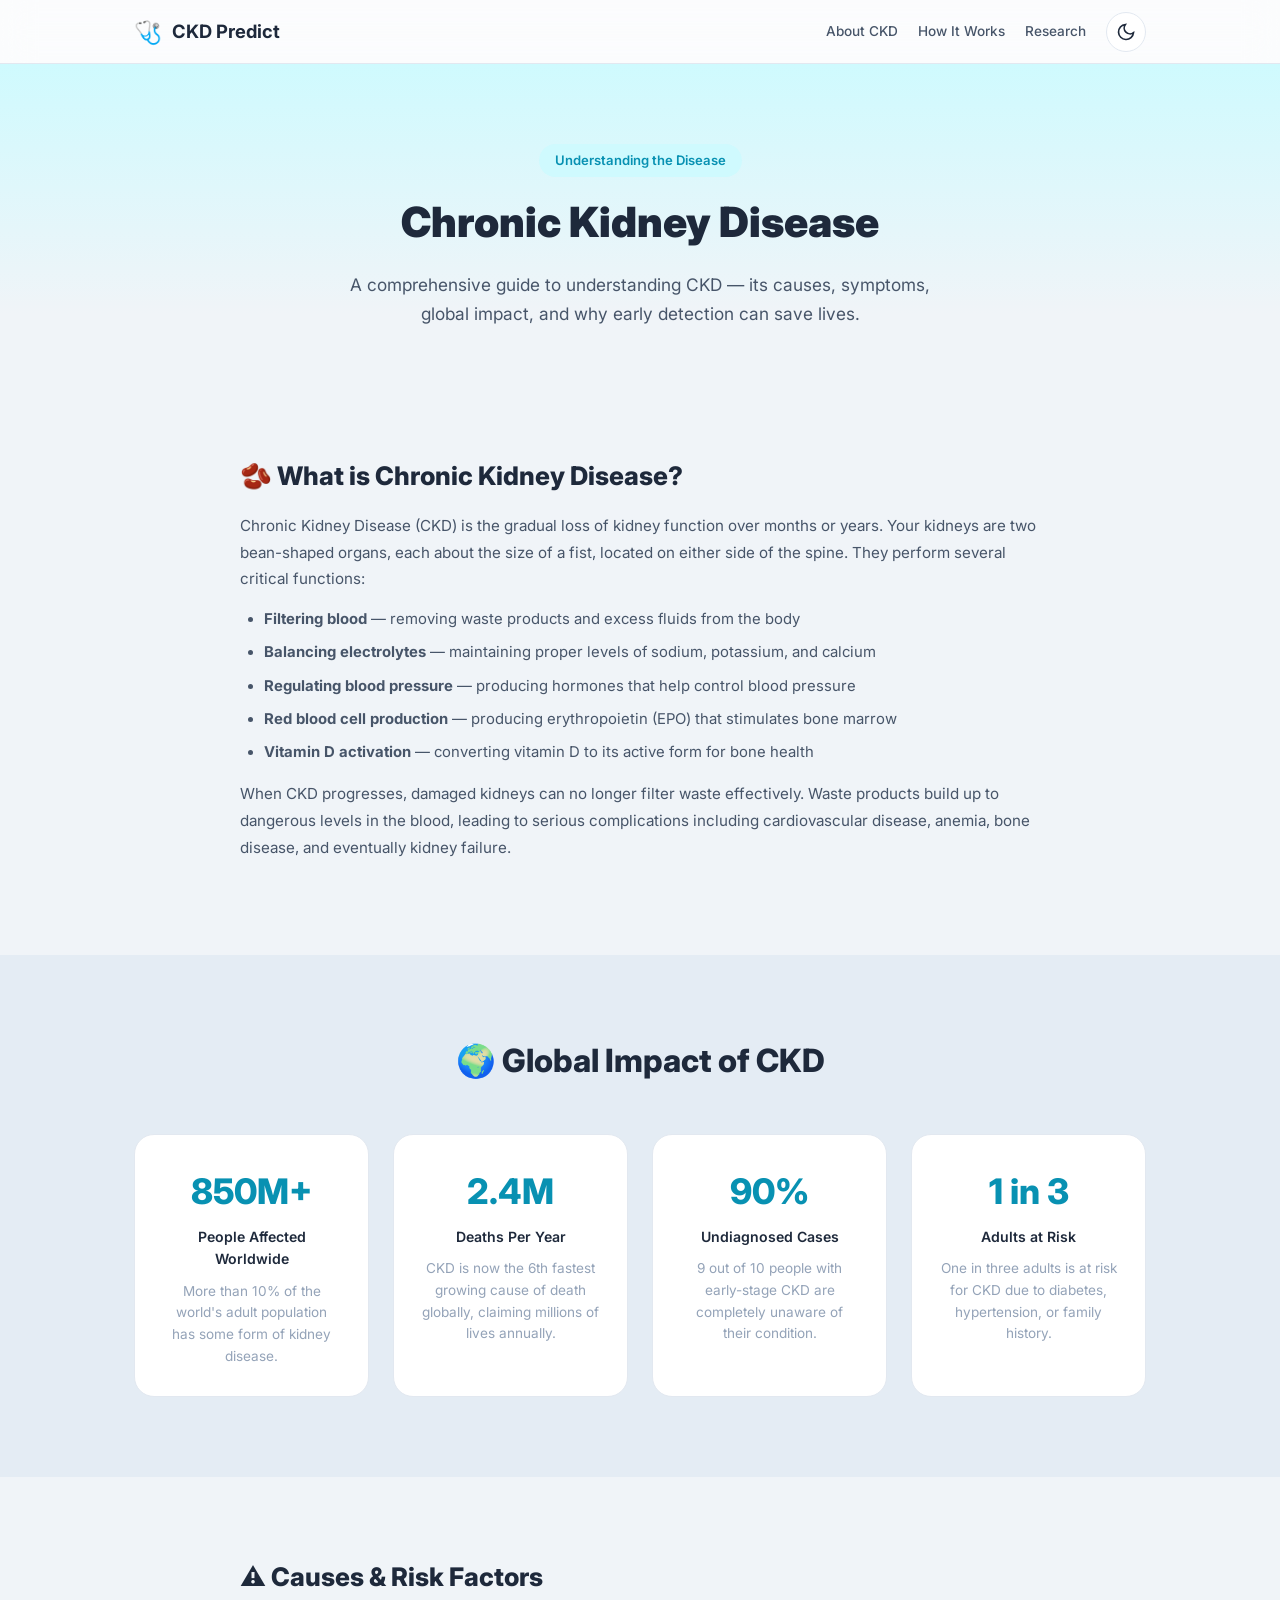
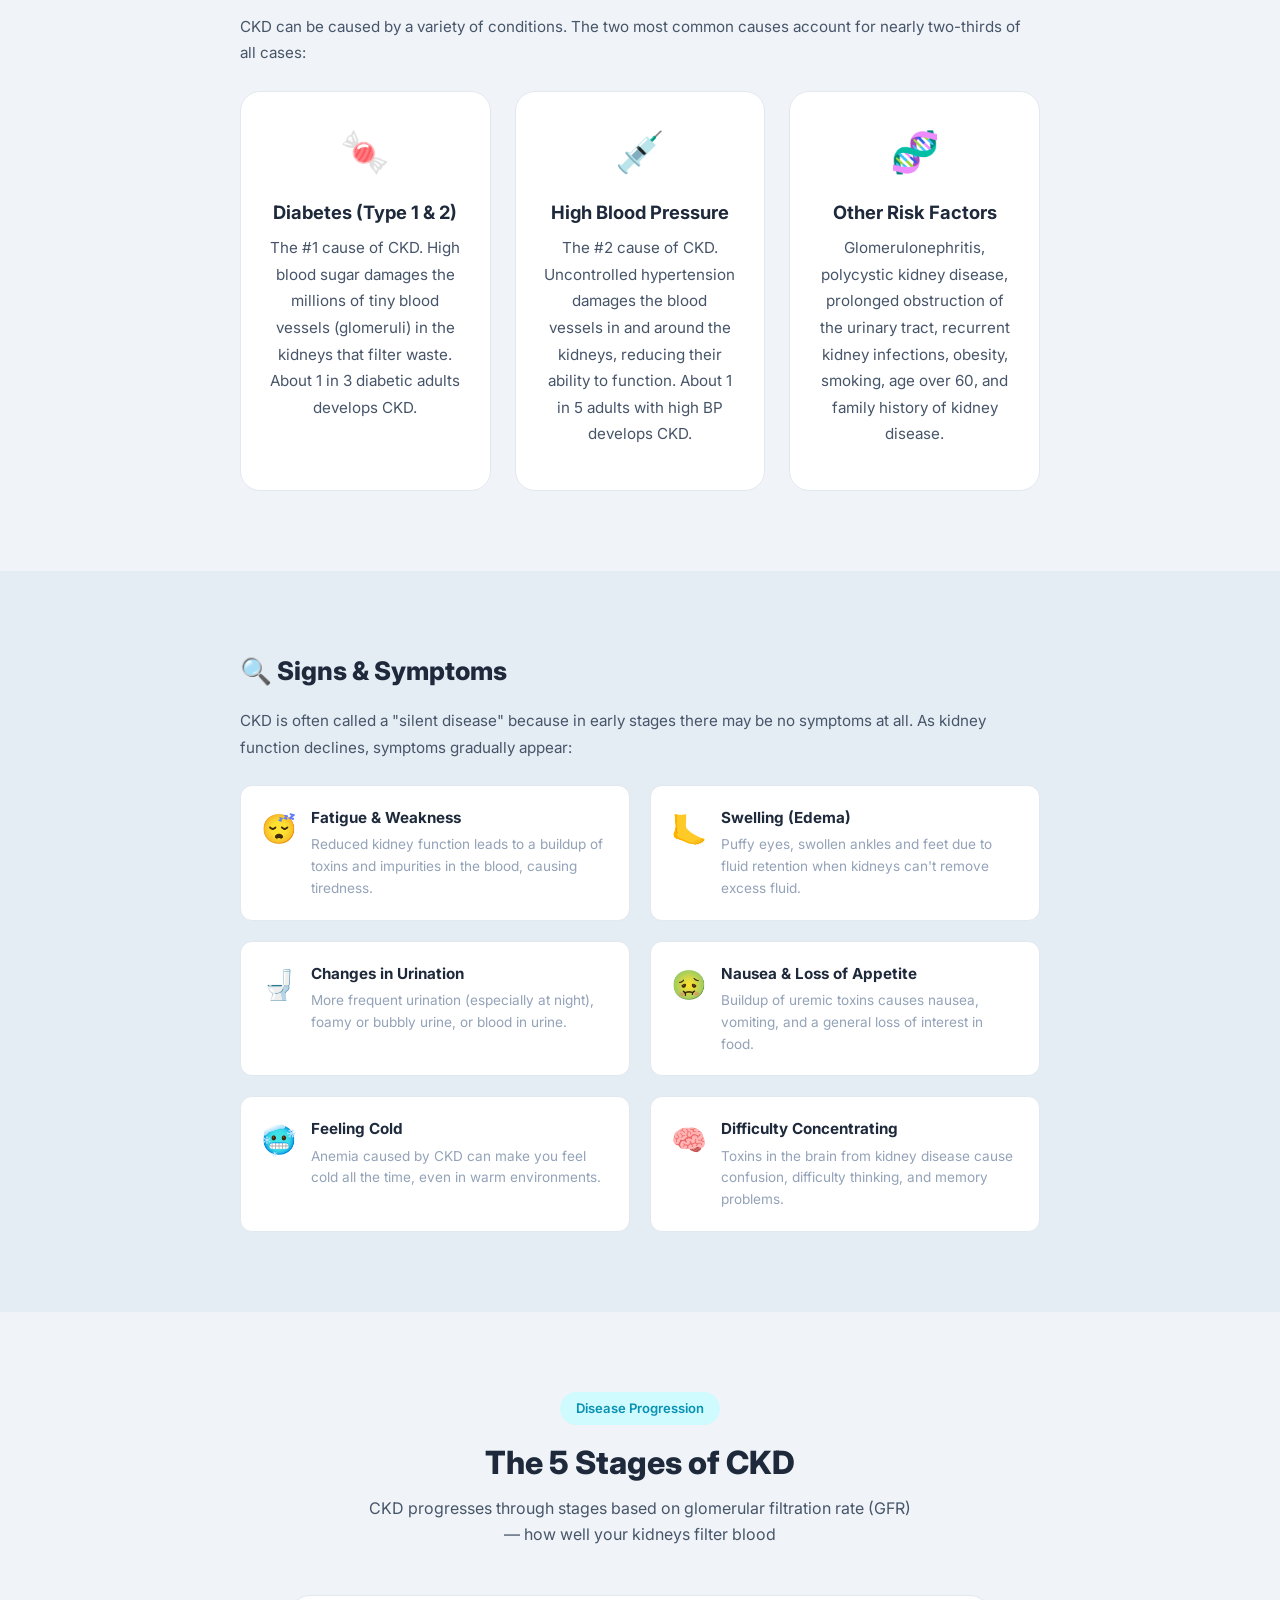
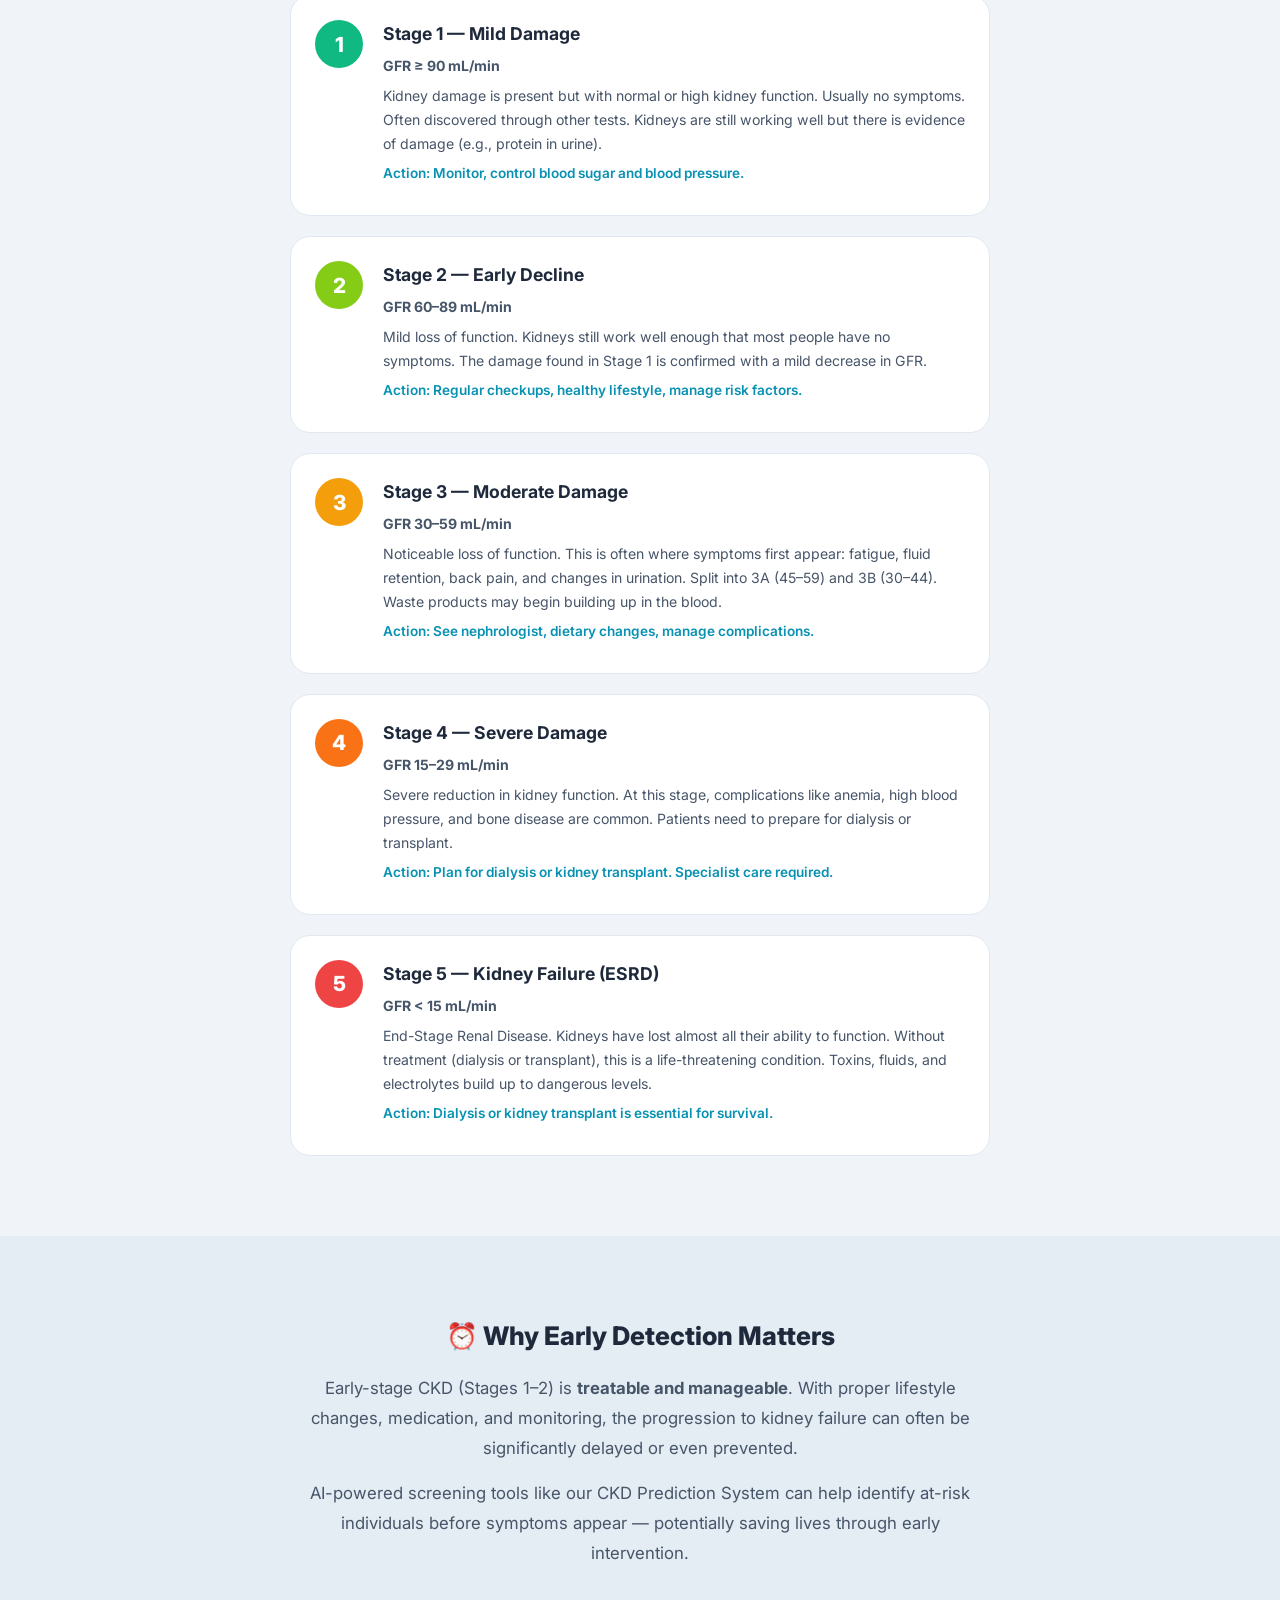
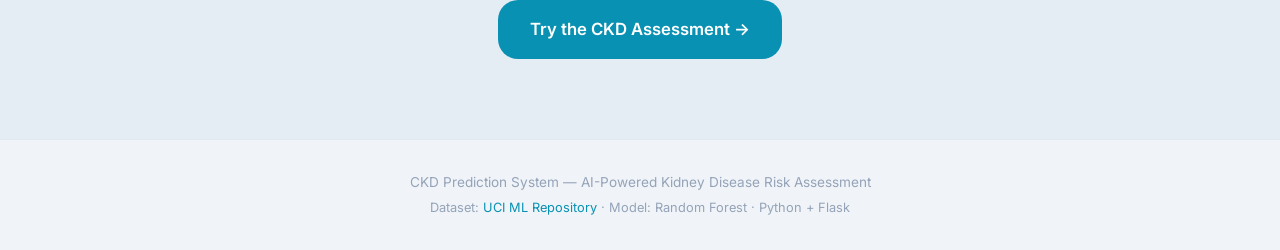
==== static/about-ckd.html @ 9f2bf59c "first commit" ====
<!DOCTYPE html>
<html lang="en">

<head>
    <meta charset="UTF-8">
    <meta name="viewport" content="width=device-width, initial-scale=1.0">
    <title>About CKD — Chronic Kidney Disease Information</title>
    <meta name="description" content="Learn about Chronic Kidney Disease (CKD), its causes, symptoms, stages, global impact, and why early detection matters.">
    <link href="https://fonts.googleapis.com/css2?family=Inter:wght@300;400;500;600;700;800;900&display=swap" rel="stylesheet">
    <link rel="stylesheet" href="/static/css/style.css">
</head>

<body>

    <!-- NAV -->
    <nav id="navbar">
        <div class="nav-content">
            <a href="/" class="logo"><span class="logo-icon">🩺</span><span>CKD Predict</span></a>
            <div class="nav-links">
                <a href="/about-ckd" class="nav-link active">About CKD</a>
                <a href="/how-it-works" class="nav-link">How It Works</a>
                <a href="/research" class="nav-link">Research</a>
                <button id="theme-toggle" aria-label="Toggle dark mode">
                    <svg class="icon-sun" width="20" height="20" viewBox="0 0 24 24" fill="none" stroke="currentColor" stroke-width="2">
                        <circle cx="12" cy="12" r="5" />
                        <path d="M12 1v2M12 21v2M4.22 4.22l1.42 1.42M18.36 18.36l1.42 1.42M1 12h2M21 12h2M4.22 19.78l1.42-1.42M18.36 5.64l1.42-1.42" />
                    </svg>
                    <svg class="icon-moon" width="20" height="20" viewBox="0 0 24 24" fill="none" stroke="currentColor" stroke-width="2">
                        <path d="M21 12.79A9 9 0 1111.21 3 7 7 0 0021 12.79z" />
                    </svg>
                </button>
            </div>
        </div>
    </nav>

    <main class="page-content">

        <!-- PAGE HERO -->
        <section class="page-hero">
            <div class="container">
                <span class="section-badge">Understanding the Disease</span>
                <h1>Chronic Kidney Disease</h1>
                <p class="page-hero-desc">A comprehensive guide to understanding CKD — its causes, symptoms, global impact, and why early detection can save lives.</p>
            </div>
        </section>

        <!-- WHAT IS CKD -->
        <section class="section">
            <div class="container">
                <div class="content-block">
                    <h2>🫘 What is Chronic Kidney Disease?</h2>
                    <p>Chronic Kidney Disease (CKD) is the gradual loss of kidney function over months or years. Your kidneys are two bean-shaped organs, each about the size of a fist, located on either side of the spine. They perform several critical functions:</p>
                    <ul class="content-list">
                        <li><strong>Filtering blood</strong> — removing waste products and excess fluids from the body</li>
                        <li><strong>Balancing electrolytes</strong> — maintaining proper levels of sodium, potassium, and calcium</li>
                        <li><strong>Regulating blood pressure</strong> — producing hormones that help control blood pressure</li>
                        <li><strong>Red blood cell production</strong> — producing erythropoietin (EPO) that stimulates bone marrow</li>
                        <li><strong>Vitamin D activation</strong> — converting vitamin D to its active form for bone health</li>
                    </ul>
                    <p>When CKD progresses, damaged kidneys can no longer filter waste effectively. Waste products build up to dangerous levels in the blood, leading to serious complications including cardiovascular disease, anemia, bone disease, and eventually kidney failure.</p>
                </div>
            </div>
        </section>

        <!-- GLOBAL IMPACT -->
        <section class="section section-alt">
            <div class="container">
                <div class="section-header">
                    <h2>🌍 Global Impact of CKD</h2>
                </div>
                <div class="stats-grid">
                    <div class="stat-card">
                        <div class="stat-card-number">850M+</div>
                        <div class="stat-card-label">People Affected Worldwide</div>
                        <p class="stat-card-desc">More than 10% of the world's adult population has some form of kidney disease.</p>
                    </div>
                    <div class="stat-card">
                        <div class="stat-card-number">2.4M</div>
                        <div class="stat-card-label">Deaths Per Year</div>
                        <p class="stat-card-desc">CKD is now the 6th fastest growing cause of death globally, claiming millions of lives annually.</p>
                    </div>
                    <div class="stat-card">
                        <div class="stat-card-number">90%</div>
                        <div class="stat-card-label">Undiagnosed Cases</div>
                        <p class="stat-card-desc">9 out of 10 people with early-stage CKD are completely unaware of their condition.</p>
                    </div>
                    <div class="stat-card">
                        <div class="stat-card-number">1 in 3</div>
                        <div class="stat-card-label">Adults at Risk</div>
                        <p class="stat-card-desc">One in three adults is at risk for CKD due to diabetes, hypertension, or family history.</p>
                    </div>
                </div>
            </div>
        </section>

        <!-- CAUSES & RISK FACTORS -->
        <section class="section">
            <div class="container">
                <div class="content-block">
                    <h2>⚠️ Causes &amp; Risk Factors</h2>
                    <p>CKD can be caused by a variety of conditions. The two most common causes account for nearly two-thirds of all cases:</p>
                    <div class="info-cards" style="margin-top: 24px;">
                        <div class="info-card">
                            <div class="info-icon">🍬</div>
                            <h3>Diabetes (Type 1 &amp; 2)</h3>
                            <p>The #1 cause of CKD. High blood sugar damages the millions of tiny blood vessels (glomeruli) in the kidneys that filter waste. About 1 in 3 diabetic adults develops CKD.</p>
                        </div>
                        <div class="info-card">
                            <div class="info-icon">💉</div>
                            <h3>High Blood Pressure</h3>
                            <p>The #2 cause of CKD. Uncontrolled hypertension damages the blood vessels in and around the kidneys, reducing their ability to function. About 1 in 5 adults with high BP develops CKD.</p>
                        </div>
                        <div class="info-card">
                            <div class="info-icon">🧬</div>
                            <h3>Other Risk Factors</h3>
                            <p>Glomerulonephritis, polycystic kidney disease, prolonged obstruction of the urinary tract, recurrent kidney infections, obesity, smoking, age over 60, and family history of kidney disease.</p>
                        </div>
                    </div>
                </div>
            </div>
        </section>

        <!-- SYMPTOMS -->
        <section class="section section-alt">
            <div class="container">
                <div class="content-block">
                    <h2>🔍 Signs &amp; Symptoms</h2>
                    <p>CKD is often called a "silent disease" because in early stages there may be no symptoms at all. As kidney function declines, symptoms gradually appear:</p>
                    <div class="symptom-grid">
                        <div class="symptom-item"><span class="symptom-icon">😴</span><div><strong>Fatigue &amp; Weakness</strong><p>Reduced kidney function leads to a buildup of toxins and impurities in the blood, causing tiredness.</p></div></div>
                        <div class="symptom-item"><span class="symptom-icon">🦶</span><div><strong>Swelling (Edema)</strong><p>Puffy eyes, swollen ankles and feet due to fluid retention when kidneys can't remove excess fluid.</p></div></div>
                        <div class="symptom-item"><span class="symptom-icon">🚽</span><div><strong>Changes in Urination</strong><p>More frequent urination (especially at night), foamy or bubbly urine, or blood in urine.</p></div></div>
                        <div class="symptom-item"><span class="symptom-icon">🤢</span><div><strong>Nausea &amp; Loss of Appetite</strong><p>Buildup of uremic toxins causes nausea, vomiting, and a general loss of interest in food.</p></div></div>
                        <div class="symptom-item"><span class="symptom-icon">🥶</span><div><strong>Feeling Cold</strong><p>Anemia caused by CKD can make you feel cold all the time, even in warm environments.</p></div></div>
                        <div class="symptom-item"><span class="symptom-icon">🧠</span><div><strong>Difficulty Concentrating</strong><p>Toxins in the brain from kidney disease cause confusion, difficulty thinking, and memory problems.</p></div></div>
                    </div>
                </div>
            </div>
        </section>

        <!-- CKD STAGES -->
        <section class="section">
            <div class="container">
                <div class="section-header">
                    <span class="section-badge">Disease Progression</span>
                    <h2>The 5 Stages of CKD</h2>
                    <p>CKD progresses through stages based on glomerular filtration rate (GFR) — how well your kidneys filter blood</p>
                </div>
                <div class="stages-detail">
                    <div class="stage-detail-card s1-bg">
                        <div class="stage-detail-num s1">1</div>
                        <div class="stage-detail-content">
                            <h3>Stage 1 — Mild Damage</h3>
                            <p><strong>GFR ≥ 90 mL/min</strong></p>
                            <p>Kidney damage is present but with normal or high kidney function. Usually no symptoms. Often discovered through other tests. Kidneys are still working well but there is evidence of damage (e.g., protein in urine).</p>
                            <p class="stage-action">Action: Monitor, control blood sugar and blood pressure.</p>
                        </div>
                    </div>
                    <div class="stage-detail-card s2-bg">
                        <div class="stage-detail-num s2">2</div>
                        <div class="stage-detail-content">
                            <h3>Stage 2 — Early Decline</h3>
                            <p><strong>GFR 60–89 mL/min</strong></p>
                            <p>Mild loss of function. Kidneys still work well enough that most people have no symptoms. The damage found in Stage 1 is confirmed with a mild decrease in GFR.</p>
                            <p class="stage-action">Action: Regular checkups, healthy lifestyle, manage risk factors.</p>
                        </div>
                    </div>
                    <div class="stage-detail-card s3-bg">
                        <div class="stage-detail-num s3">3</div>
                        <div class="stage-detail-content">
                            <h3>Stage 3 — Moderate Damage</h3>
                            <p><strong>GFR 30–59 mL/min</strong></p>
                            <p>Noticeable loss of function. This is often where symptoms first appear: fatigue, fluid retention, back pain, and changes in urination. Split into 3A (45–59) and 3B (30–44). Waste products may begin building up in the blood.</p>
                            <p class="stage-action">Action: See nephrologist, dietary changes, manage complications.</p>
                        </div>
                    </div>
                    <div class="stage-detail-card s4-bg">
                        <div class="stage-detail-num s4">4</div>
                        <div class="stage-detail-content">
                            <h3>Stage 4 — Severe Damage</h3>
                            <p><strong>GFR 15–29 mL/min</strong></p>
                            <p>Severe reduction in kidney function. At this stage, complications like anemia, high blood pressure, and bone disease are common. Patients need to prepare for dialysis or transplant.</p>
                            <p class="stage-action">Action: Plan for dialysis or kidney transplant. Specialist care required.</p>
                        </div>
                    </div>
                    <div class="stage-detail-card s5-bg">
                        <div class="stage-detail-num s5">5</div>
                        <div class="stage-detail-content">
                            <h3>Stage 5 — Kidney Failure (ESRD)</h3>
                            <p><strong>GFR &lt; 15 mL/min</strong></p>
                            <p>End-Stage Renal Disease. Kidneys have lost almost all their ability to function. Without treatment (dialysis or transplant), this is a life-threatening condition. Toxins, fluids, and electrolytes build up to dangerous levels.</p>
                            <p class="stage-action">Action: Dialysis or kidney transplant is essential for survival.</p>
                        </div>
                    </div>
                </div>
            </div>
        </section>

        <!-- EARLY DETECTION -->
        <section class="section section-alt">
            <div class="container">
                <div class="content-block" style="text-align:center; max-width: 700px; margin: 0 auto;">
                    <h2>⏰ Why Early Detection Matters</h2>
                    <p style="font-size: 1.05rem; line-height: 1.8;">Early-stage CKD (Stages 1–2) is <strong>treatable and manageable</strong>. With proper lifestyle changes, medication, and monitoring, the progression to kidney failure can often be significantly delayed or even prevented.</p>
                    <p style="font-size: 1.05rem; line-height: 1.8;">AI-powered screening tools like our CKD Prediction System can help identify at-risk individuals before symptoms appear — potentially saving lives through early intervention.</p>
                    <div style="margin-top: 32px;">
                        <a href="/" class="btn btn-primary btn-lg">Try the CKD Assessment →</a>
                    </div>
                </div>
            </div>
        </section>

    </main>

    <!-- FOOTER -->
    <footer id="footer">
        <div class="container">
            <div class="footer-content">
                <p>CKD Prediction System — AI-Powered Kidney Disease Risk Assessment</p>
                <p class="footer-sub">Dataset: <a href="https://archive.ics.uci.edu/ml/datasets/chronic_kidney_disease" target="_blank" rel="noopener">UCI ML Repository</a> · Model: Random Forest · Python + Flask</p>
            </div>
        </div>
    </footer>

    <script>
        // Theme toggle for standalone pages
        (function() {
            const saved = localStorage.getItem("ckd-theme");
            if (saved === "dark") document.documentElement.setAttribute("data-theme", "dark");
            document.getElementById("theme-toggle").addEventListener("click", () => {
                const isDark = document.documentElement.getAttribute("data-theme") === "dark";
                document.documentElement.setAttribute("data-theme", isDark ? "light" : "dark");
                localStorage.setItem("ckd-theme", isDark ? "light" : "dark");
            });
        })();
    </script>
</body>
</html>
---- static/css/style.css ----
/* ============================================================
   CKD Prediction System — Complete Design System
   Light (default) + Dark mode · Medical research platform
   ============================================================ */

:root {
  --bg-primary: #f0f4f8;
  --bg-secondary: #e4ecf4;
  --bg-card: #ffffff;
  --bg-card-hover: #f8fafc;
  --text-primary: #1e293b;
  --text-secondary: #475569;
  --text-muted: #94a3b8;
  --border: #e2e8f0;
  --border-light: #f1f5f9;
  --primary: #0891b2;
  --primary-hover: #0e7490;
  --primary-light: #cffafe;
  --primary-glow: rgba(8, 145, 178, 0.15);
  --accent: #06b6d4;
  --success: #10b981;
  --success-bg: #d1fae5;
  --warning: #f59e0b;
  --warning-bg: #fef3c7;
  --danger: #ef4444;
  --danger-bg: #fee2e2;
  --shadow-sm: 0 1px 3px rgba(0, 0, 0, .06);
  --shadow-md: 0 4px 14px rgba(0, 0, 0, .08);
  --shadow-lg: 0 12px 32px rgba(0, 0, 0, .1);
  --glass-bg: rgba(255, 255, 255, .75);
  --glass-border: rgba(255, 255, 255, .5);
  --radius-sm: 8px;
  --radius-md: 12px;
  --radius-lg: 20px;
  --radius-xl: 28px;
  --nav-height: 64px;
}

[data-theme="dark"] {
  --bg-primary: #0f172a;
  --bg-secondary: #1e293b;
  --bg-card: #1e293b;
  --bg-card-hover: #334155;
  --text-primary: #f1f5f9;
  --text-secondary: #94a3b8;
  --text-muted: #64748b;
  --border: #334155;
  --border-light: #1e293b;
  --primary: #22d3ee;
  --primary-hover: #67e8f9;
  --primary-light: #164e63;
  --primary-glow: rgba(34, 211, 238, .15);
  --success: #34d399;
  --success-bg: #064e3b;
  --warning: #fbbf24;
  --warning-bg: #713f12;
  --danger: #f87171;
  --danger-bg: #7f1d1d;
  --shadow-sm: 0 1px 3px rgba(0, 0, 0, .2);
  --shadow-md: 0 4px 14px rgba(0, 0, 0, .3);
  --shadow-lg: 0 12px 32px rgba(0, 0, 0, .4);
  --glass-bg: rgba(30, 41, 59, .8);
  --glass-border: rgba(51, 65, 85, .5);
}

/* Reset */
*,
*::before,
*::after {
  box-sizing: border-box;
  margin: 0;
  padding: 0
}

html {
  scroll-behavior: smooth
}

body {
  font-family: 'Inter', -apple-system, BlinkMacSystemFont, sans-serif;
  background: var(--bg-primary);
  color: var(--text-primary);
  line-height: 1.6;
  transition: background .3s, color .3s
}

.container {
  max-width: 1060px;
  margin: 0 auto;
  padding: 0 24px
}

a {
  color: var(--primary);
  text-decoration: none
}

a:hover {
  text-decoration: underline
}

ul {
  padding-left: 20px
}

ul li {
  margin-bottom: 6px
}

/* NAV */
#navbar {
  position: fixed;
  top: 0;
  left: 0;
  right: 0;
  z-index: 100;
  height: var(--nav-height);
  background: var(--glass-bg);
  backdrop-filter: blur(16px);
  -webkit-backdrop-filter: blur(16px);
  border-bottom: 1px solid var(--border);
  transition: background .3s
}

.nav-content {
  max-width: 1060px;
  margin: 0 auto;
  padding: 0 24px;
  height: 100%;
  display: flex;
  align-items: center;
  justify-content: space-between
}

.logo {
  display: flex;
  align-items: center;
  gap: 10px;
  font-weight: 700;
  font-size: 1.15rem;
  color: var(--text-primary);
  text-decoration: none
}

.logo-icon {
  font-size: 1.4rem
}

.nav-links {
  display: flex;
  align-items: center;
  gap: 20px
}

.nav-link {
  font-size: .85rem;
  font-weight: 500;
  color: var(--text-secondary);
  text-decoration: none;
  transition: color .2s
}

.nav-link:hover {
  color: var(--primary);
  text-decoration: none
}

#theme-toggle {
  width: 40px;
  height: 40px;
  border-radius: 50%;
  border: 1px solid var(--border);
  background: var(--bg-card);
  cursor: pointer;
  display: flex;
  align-items: center;
  justify-content: center;
  color: var(--text-primary);
  transition: all .25s
}

#theme-toggle:hover {
  background: var(--primary-light);
  border-color: var(--primary)
}

.icon-sun {
  display: none
}

.icon-moon {
  display: block
}

[data-theme="dark"] .icon-sun {
  display: block
}

[data-theme="dark"] .icon-moon {
  display: none
}

/* BUTTONS */
.btn {
  display: inline-flex;
  align-items: center;
  gap: 8px;
  padding: 12px 24px;
  border-radius: var(--radius-md);
  font-family: inherit;
  font-weight: 600;
  font-size: .95rem;
  border: none;
  cursor: pointer;
  transition: all .25s;
  text-decoration: none
}

.btn-primary {
  background: var(--primary);
  color: #fff
}

.btn-primary:hover {
  background: var(--primary-hover);
  transform: translateY(-1px);
  box-shadow: 0 4px 16px var(--primary-glow)
}

.btn-secondary {
  background: var(--bg-card);
  color: var(--text-primary);
  border: 1px solid var(--border)
}

.btn-secondary:hover {
  background: var(--bg-card-hover);
  text-decoration: none
}

.btn-lg {
  padding: 16px 32px;
  font-size: 1.05rem;
  border-radius: var(--radius-lg)
}

.btn:disabled {
  opacity: .4;
  cursor: not-allowed;
  transform: none
}

.btn-submit {
  background: linear-gradient(135deg, var(--success), #059669);
  color: #fff
}

.btn-submit:hover {
  transform: translateY(-1px);
  box-shadow: 0 4px 16px rgba(16, 185, 129, .3)
}

.btn-danger {
  background: var(--danger);
  color: #fff
}

.btn-danger:hover {
  background: #dc2626;
  transform: translateY(-1px)
}

.btn-success {
  background: var(--success);
  color: #fff
}

.btn-success:hover {
  background: #059669;
  transform: translateY(-1px)
}

/* SECTIONS */
.section {
  padding: 80px 0
}

.section-alt {
  background: var(--bg-secondary)
}

.section-header {
  text-align: center;
  margin-bottom: 48px
}

.section-badge {
  display: inline-block;
  padding: 6px 16px;
  border-radius: 50px;
  background: var(--primary-light);
  color: var(--primary);
  font-size: .82rem;
  font-weight: 600;
  margin-bottom: 12px
}

.section-header h2 {
  font-size: 2rem;
  font-weight: 800;
  margin-bottom: 8px
}

.section-header p {
  color: var(--text-secondary);
  max-width: 560px;
  margin: 0 auto
}

/* HERO */
#hero {
  min-height: 100vh;
  padding-top: calc(var(--nav-height) + 40px);
  display: flex;
  align-items: center
}

.hero-grid {
  display: flex;
  align-items: center;
  gap: 48px
}

.hero-content {
  flex: 1
}

.hero-badge {
  display: inline-block;
  padding: 8px 18px;
  border-radius: 50px;
  background: var(--primary-light);
  color: var(--primary);
  font-size: .85rem;
  font-weight: 600;
  margin-bottom: 20px
}

#hero h1 {
  font-size: 3rem;
  font-weight: 900;
  line-height: 1.12;
  margin-bottom: 18px
}

.gradient-text {
  background: linear-gradient(135deg, var(--primary), var(--accent), var(--success));
  -webkit-background-clip: text;
  -webkit-text-fill-color: transparent;
  background-clip: text
}

.hero-desc {
  font-size: 1.05rem;
  color: var(--text-secondary);
  margin-bottom: 28px;
  max-width: 520px;
  line-height: 1.7
}

.hero-btns {
  display: flex;
  gap: 14px;
  flex-wrap: wrap;
  margin-bottom: 8px
}

.hero-stats {
  display: flex;
  gap: 32px;
  margin-top: 36px
}

.stat-item {
  text-align: center
}

.stat-number {
  display: block;
  font-size: 1.5rem;
  font-weight: 800;
  color: var(--primary)
}

.stat-label {
  font-size: .78rem;
  color: var(--text-muted);
  text-transform: uppercase;
  letter-spacing: .5px
}

.hero-visual {
  flex: 0 0 340px;
  height: 340px;
  position: relative
}

.hero-orb {
  position: absolute;
  width: 220px;
  height: 220px;
  border-radius: 50%;
  background: radial-gradient(circle, var(--primary-light), transparent 70%);
  top: 50%;
  left: 50%;
  transform: translate(-50%, -50%);
  animation: pulse-glow 4s ease-in-out infinite;
  opacity: .6;
  z-index: 0
}

.floating-card {
  position: absolute;
  padding: 10px 18px;
  border-radius: var(--radius-md);
  background: var(--glass-bg);
  backdrop-filter: blur(8px);
  border: 1px solid var(--glass-border);
  font-size: .82rem;
  font-weight: 600;
  white-space: nowrap;
  box-shadow: var(--shadow-md);
  animation: float 6s ease-in-out infinite;
  z-index: 1
}

.floating-card span {
  margin-right: 4px
}

.fc-1 {
  top: 5%;
  left: 0;
  animation-delay: 0s
}

.fc-2 {
  top: 28%;
  right: -10px;
  animation-delay: 1.2s
}

.fc-3 {
  top: 52%;
  left: -20px;
  animation-delay: 2.4s
}

.fc-4 {
  bottom: 5%;
  right: 5%;
  animation-delay: 3.6s
}

.fc-5 {
  bottom: 30%;
  left: 30%;
  animation-delay: 4.8s
}

/* INFO CARDS (What is CKD) */
.info-cards {
  display: grid;
  grid-template-columns: repeat(3, 1fr);
  gap: 24px
}

.info-card {
  background: var(--bg-card);
  border: 1px solid var(--border);
  border-radius: var(--radius-lg);
  padding: 28px;
  text-align: center;
  transition: transform .3s, box-shadow .3s
}

.info-card:hover {
  transform: translateY(-4px);
  box-shadow: var(--shadow-lg)
}

.info-icon {
  font-size: 2.5rem;
  margin-bottom: 14px
}

.info-card h3 {
  font-size: 1.1rem;
  margin-bottom: 10px
}

.info-card p {
  font-size: .9rem;
  color: var(--text-secondary);
  line-height: 1.65
}

/* STEPS FLOW (How It Works) */
.steps-flow {
  display: flex;
  align-items: flex-start;
  justify-content: center;
  gap: 0;
  flex-wrap: wrap
}

.flow-step {
  background: var(--bg-card);
  border: 1px solid var(--border);
  border-radius: var(--radius-lg);
  padding: 24px 18px;
  text-align: center;
  width: 160px;
  transition: transform .3s, box-shadow .3s
}

.flow-step:hover {
  transform: translateY(-4px);
  box-shadow: var(--shadow-lg)
}

.flow-icon {
  font-size: 2rem;
  margin-bottom: 10px
}

.flow-step h4 {
  font-size: .92rem;
  margin-bottom: 6px
}

.flow-step p {
  font-size: .78rem;
  color: var(--text-muted);
  line-height: 1.5
}

.flow-connector {
  display: flex;
  align-items: center;
  padding: 0 6px;
  color: var(--primary);
  font-size: 1.4rem;
  font-weight: 700;
  margin-top: 30px
}

.flow-line {
  display: none
}

/* MODEL GRID */
.model-grid {
  display: grid;
  grid-template-columns: 1fr 1fr;
  gap: 28px
}

.model-info-card,
.model-chart-card {
  background: var(--bg-card);
  border: 1px solid var(--border);
  border-radius: var(--radius-lg);
  padding: 28px
}

.model-info-card h3,
.model-chart-card h3 {
  font-size: 1.1rem;
  margin-bottom: 18px
}

.model-facts {
  display: flex;
  flex-direction: column;
  gap: 10px
}

.fact {
  display: flex;
  justify-content: space-between;
  padding: 8px 12px;
  background: var(--bg-primary);
  border-radius: var(--radius-sm);
  font-size: .88rem
}

.fact-label {
  color: var(--text-muted);
  font-weight: 500
}

.fact-value {
  font-weight: 600
}

.perf-chart {
  display: flex;
  flex-direction: column;
  gap: 16px
}

.perf-row {
  display: flex;
  align-items: center;
  gap: 12px
}

.perf-name {
  width: 140px;
  font-size: .82rem;
  font-weight: 600;
  text-align: right;
  flex-shrink: 0
}

.perf-track {
  flex: 1;
  height: 28px;
  background: var(--bg-primary);
  border-radius: 14px;
  overflow: hidden
}

.perf-bar {
  height: 100%;
  border-radius: 14px;
  background: linear-gradient(90deg, var(--primary), var(--accent));
  display: flex;
  align-items: center;
  justify-content: flex-end;
  padding-right: 10px;
  font-size: .78rem;
  font-weight: 700;
  color: #fff;
  transition: width 1s ease
}

.perf-bar.rf {
  background: linear-gradient(90deg, var(--success), #059669)
}

.perf-row.best .perf-name {
  color: var(--success)
}

.chart-note {
  font-size: .78rem;
  color: var(--text-muted);
  margin-top: 14px;
  text-align: center
}

/* BIOMARKER CARDS */
.bio-cards {
  display: grid;
  grid-template-columns: repeat(auto-fill, minmax(280px, 1fr));
  gap: 20px
}

.bio-card {
  background: var(--bg-card);
  border: 1px solid var(--border);
  border-radius: var(--radius-lg);
  padding: 24px;
  transition: transform .3s, box-shadow .3s
}

.bio-card:hover {
  transform: translateY(-4px);
  box-shadow: var(--shadow-lg)
}

.bio-icon {
  width: 48px;
  height: 48px;
  border-radius: 12px;
  display: flex;
  align-items: center;
  justify-content: center;
  font-size: 1.5rem;
  margin-bottom: 14px
}

.bc-red {
  background: var(--danger-bg)
}

.bc-blue {
  background: #dbeafe
}

.bc-purple {
  background: #ede9fe
}

.bc-orange {
  background: var(--warning-bg)
}

.bc-green {
  background: var(--success-bg)
}

.bio-card h4 {
  margin-bottom: 8px;
  font-size: 1rem
}

.bio-card p {
  font-size: .85rem;
  color: var(--text-secondary);
  line-height: 1.6;
  margin-bottom: 10px
}

.bio-range {
  font-size: .78rem;
  font-weight: 600;
  color: var(--primary);
  background: var(--primary-light);
  padding: 4px 10px;
  border-radius: 50px
}

/* CKD STAGES */
.stages-timeline {
  display: flex;
  gap: 12px;
  justify-content: center;
  flex-wrap: wrap
}

.stage {
  flex: 1;
  min-width: 160px;
  text-align: center;
  padding: 20px 14px;
  border-radius: var(--radius-lg);
  border: 2px solid var(--border);
  background: var(--bg-card);
  transition: transform .3s
}

.stage:hover {
  transform: translateY(-4px)
}

.stage-num {
  width: 42px;
  height: 42px;
  border-radius: 50%;
  display: flex;
  align-items: center;
  justify-content: center;
  font-weight: 800;
  font-size: 1.1rem;
  margin: 0 auto 12px;
  color: #fff
}

.s1 .stage-num {
  background: #10b981
}

.s2 .stage-num {
  background: #84cc16
}

.s3 .stage-num {
  background: var(--warning)
}

.s4 .stage-num {
  background: #f97316
}

.s5 .stage-num {
  background: var(--danger)
}

.s1 {
  border-color: #10b981
}

.s2 {
  border-color: #84cc16
}

.s3 {
  border-color: var(--warning)
}

.s4 {
  border-color: #f97316
}

.s5 {
  border-color: var(--danger)
}

.stage h4 {
  font-size: .9rem;
  margin-bottom: 6px
}

.stage p {
  font-size: .75rem;
  color: var(--text-muted);
  line-height: 1.5
}

/* COMPARISON TABLE */
.compare-wrapper {
  max-width: 700px;
  margin: 0 auto
}

.compare-table {
  width: 100%;
  border-collapse: separate;
  border-spacing: 0;
  background: var(--bg-card);
  border-radius: var(--radius-lg);
  overflow: hidden;
  border: 1px solid var(--border)
}

.compare-table th,
.compare-table td {
  padding: 14px 18px;
  text-align: left;
  font-size: .9rem;
  border-bottom: 1px solid var(--border)
}

.compare-table thead th {
  background: var(--bg-primary);
  font-weight: 700;
  font-size: .85rem;
  text-transform: uppercase;
  letter-spacing: .5px;
  color: var(--text-muted)
}

.compare-table td.highlight {
  color: var(--success);
  font-weight: 600
}

.compare-table tr:last-child td {
  border-bottom: none
}

/* DEMO SECTION */
.demo-box {
  text-align: center;
  padding: 48px 32px;
  background: var(--bg-card);
  border: 1px solid var(--border);
  border-radius: var(--radius-xl);
  box-shadow: var(--shadow-md)
}

.demo-box h2 {
  font-size: 1.6rem;
  margin-bottom: 10px
}

.demo-box>p {
  color: var(--text-secondary);
  margin-bottom: 28px
}

.demo-btns {
  display: flex;
  gap: 16px;
  justify-content: center;
  flex-wrap: wrap;
  margin-bottom: 16px
}

.demo-note {
  font-size: .8rem;
  color: var(--text-muted);
  font-style: italic
}

/* DISCLAIMER */
.disclaimer-card {
  background: var(--bg-card);
  border: 2px solid var(--warning);
  border-radius: var(--radius-lg);
  padding: 32px;
  max-width: 700px;
  margin: 0 auto
}

.disclaimer-card h3 {
  margin-bottom: 12px;
  color: var(--warning)
}

.disclaimer-card p {
  font-size: .92rem;
  color: var(--text-secondary);
  margin-bottom: 14px;
  line-height: 1.7
}

.disclaimer-card li {
  font-size: .88rem;
  color: var(--text-secondary);
  line-height: 1.6
}

/* DEVELOPER CREDIT */
.dev-credit-card {
  display: flex;
  align-items: center;
  gap: 24px;
  background: var(--bg-card);
  border: 1px solid var(--border);
  border-radius: var(--radius-lg);
  padding: 28px;
  max-width: 500px;
  margin: 0 auto;
  box-shadow: var(--shadow-sm)
}

.dev-credit-avatar {
  font-size: 3rem
}

.dev-credit-info h3 {
  font-size: .85rem;
  color: var(--text-muted);
  font-weight: 500;
  text-transform: uppercase;
  letter-spacing: .5px;
  margin-bottom: 4px
}

.dev-credit-name {
  font-size: 1.3rem;
  font-weight: 800;
  background: linear-gradient(135deg, var(--primary), var(--accent));
  -webkit-background-clip: text;
  -webkit-text-fill-color: transparent;
  background-clip: text
}

.dev-credit-role {
  font-size: .85rem;
  color: var(--text-secondary);
  margin-top: 4px
}

/* ── PREDICTION FORM ── */
#prediction {
  padding: 100px 0 40px;
  min-height: 100vh
}

.wizard-progress {
  margin-bottom: 40px
}

.progress-steps {
  display: flex;
  align-items: center;
  justify-content: space-between;
  margin-bottom: 12px
}

.p-step {
  display: flex;
  flex-direction: column;
  align-items: center;
  gap: 6px;
  z-index: 2
}

.p-step-circle {
  width: 40px;
  height: 40px;
  border-radius: 50%;
  display: flex;
  align-items: center;
  justify-content: center;
  font-weight: 700;
  font-size: .9rem;
  background: var(--bg-card);
  border: 2px solid var(--border);
  color: var(--text-muted);
  transition: all .35s
}

.p-step.active .p-step-circle {
  background: var(--primary);
  border-color: var(--primary);
  color: #fff
}

.p-step.done .p-step-circle {
  background: var(--success);
  border-color: var(--success);
  color: #fff
}

.p-step-label {
  font-size: .75rem;
  color: var(--text-muted);
  font-weight: 500;
  transition: color .3s
}

.p-step.active .p-step-label,
.p-step.done .p-step-label {
  color: var(--text-primary)
}

.progress-track {
  height: 4px;
  background: var(--border);
  border-radius: 4px;
  overflow: hidden
}

.progress-fill {
  height: 100%;
  width: 0%;
  border-radius: 4px;
  background: linear-gradient(90deg, var(--primary), var(--accent));
  transition: width .5s ease
}

.step-header {
  text-align: center;
  margin-bottom: 32px
}

.step-header h2 {
  font-size: 1.6rem;
  font-weight: 700;
  margin-bottom: 6px
}

.step-header p {
  color: var(--text-secondary);
  font-size: .95rem
}

.form-step {
  display: none;
  animation: fadeSlideIn .4s ease
}

.form-step.active {
  display: block
}

.form-grid {
  display: grid;
  grid-template-columns: repeat(auto-fill, minmax(280px, 1fr));
  gap: 20px
}

.field-wrapper {
  background: var(--bg-card);
  border: 1px solid var(--border);
  border-radius: var(--radius-md);
  padding: 16px;
  transition: border-color .3s, box-shadow .3s;
  position: relative
}

.field-wrapper:focus-within {
  border-color: var(--primary);
  box-shadow: 0 0 0 3px var(--primary-glow)
}

.field-wrapper label {
  display: flex;
  align-items: center;
  gap: 6px;
  font-weight: 600;
  font-size: .88rem;
  margin-bottom: 8px
}

.field-unit {
  font-weight: 400;
  color: var(--text-muted);
  font-size: .8rem
}

.field-tooltip-icon {
  width: 18px;
  height: 18px;
  border-radius: 50%;
  background: var(--primary-light);
  color: var(--primary);
  display: inline-flex;
  align-items: center;
  justify-content: center;
  font-size: .7rem;
  font-weight: 700;
  cursor: help;
  margin-left: auto;
  flex-shrink: 0
}

.field-wrapper input[type="number"],
.field-wrapper select {
  width: 100%;
  padding: 10px 12px;
  border-radius: var(--radius-sm);
  border: 1px solid var(--border);
  background: var(--bg-primary);
  font-family: inherit;
  font-size: .95rem;
  color: var(--text-primary);
  transition: border-color .2s
}

.field-wrapper input:focus,
.field-wrapper select:focus {
  outline: none;
  border-color: var(--primary)
}

.field-health-badge-container {
  min-height: 24px;
  margin-top: 4px
}

.field-health-badge {
  display: inline-block;
  padding: 3px 10px;
  border-radius: 50px;
  font-size: .75rem;
  font-weight: 600;
  animation: fadeIn .3s
}

.badge-success {
  background: var(--success-bg);
  color: var(--success)
}

.badge-warning {
  background: var(--warning-bg);
  color: var(--warning)
}

.badge-danger {
  background: var(--danger-bg);
  color: var(--danger)
}

.toggle-group {
  display: flex;
  gap: 8px
}

.toggle-btn {
  flex: 1;
  padding: 10px;
  border-radius: var(--radius-sm);
  border: 1px solid var(--border);
  background: var(--bg-primary);
  font-family: inherit;
  font-size: .9rem;
  font-weight: 500;
  color: var(--text-secondary);
  cursor: pointer;
  transition: all .25s;
  text-align: center
}

.toggle-btn:hover {
  border-color: var(--primary);
  color: var(--primary)
}

.toggle-btn.active {
  background: var(--primary);
  border-color: var(--primary);
  color: #fff
}

.form-nav {
  display: flex;
  align-items: center;
  justify-content: space-between;
  margin-top: 32px;
  padding-top: 24px;
  border-top: 1px solid var(--border)
}

.step-counter {
  font-size: .88rem;
  color: var(--text-muted);
  font-weight: 500
}

.tooltip-popup {
  position: fixed;
  z-index: 200;
  max-width: 300px;
  padding: 12px 16px;
  border-radius: var(--radius-md);
  background: var(--text-primary);
  color: var(--bg-primary);
  font-size: .82rem;
  line-height: 1.5;
  box-shadow: var(--shadow-lg);
  pointer-events: none;
  animation: fadeIn .2s;
  white-space: pre-line
}

/* LOADING */
#loading {
  min-height: 100vh;
  display: flex;
  align-items: center;
  justify-content: center;
  padding-top: var(--nav-height)
}

.loading-container {
  text-align: center
}

.loading-container h2 {
  margin-top: 32px;
  font-size: 1.4rem
}

.loading-container p {
  color: var(--text-secondary);
  margin-top: 8px
}

.pulse-wrapper {
  position: relative;
  width: 120px;
  height: 120px;
  margin: 0 auto;
  display: flex;
  align-items: center;
  justify-content: center
}

.pulse-ring {
  position: absolute;
  inset: 0;
  border-radius: 50%;
  border: 3px solid var(--primary);
  opacity: 0;
  animation: pulseOut 2s ease-out infinite
}

.r2 {
  animation-delay: .5s
}

.r3 {
  animation-delay: 1s
}

.loading-icon {
  font-size: 2.5rem;
  position: relative;
  z-index: 2
}

/* RESULTS */
#results {
  padding: 100px 0 60px
}

.result-top-row {
  display: grid;
  grid-template-columns: 1fr auto;
  gap: 24px;
  margin-bottom: 24px;
  align-items: stretch
}

.result-hero {
  text-align: center;
  padding: 40px 24px;
  border-radius: var(--radius-xl);
  animation: fadeSlideIn .6s ease;
  flex: 1
}

.result-hero.ckd {
  background: linear-gradient(135deg, var(--danger-bg), #fecaca);
  border: 2px solid var(--danger)
}

.result-hero.not-ckd {
  background: linear-gradient(135deg, var(--success-bg), #a7f3d0);
  border: 2px solid var(--success)
}

[data-theme="dark"] .result-hero.ckd {
  background: linear-gradient(135deg, #450a0a, #7f1d1d)
}

[data-theme="dark"] .result-hero.not-ckd {
  background: linear-gradient(135deg, #022c22, #064e3b)
}

.result-badge {
  display: inline-block;
  padding: 6px 16px;
  border-radius: 50px;
  font-size: .75rem;
  font-weight: 700;
  letter-spacing: 1px;
  margin-bottom: 12px
}

.result-hero.ckd .result-badge {
  background: var(--danger);
  color: #fff
}

.result-hero.not-ckd .result-badge {
  background: var(--success);
  color: #fff
}

.result-label {
  font-size: 2.5rem;
  font-weight: 800;
  margin-bottom: 8px
}

.result-hero.ckd .result-label {
  color: var(--danger)
}

.result-hero.not-ckd .result-label {
  color: var(--success)
}

.result-message {
  font-size: 1.05rem;
  color: var(--text-secondary)
}

/* HEALTH SCORE RING */
.health-score-card {
  background: var(--bg-card);
  border: 1px solid var(--border);
  border-radius: var(--radius-xl);
  padding: 28px 36px;
  display: flex;
  flex-direction: column;
  align-items: center;
  justify-content: center;
  animation: fadeSlideIn .6s ease;
  min-width: 200px
}

.health-score-card h3 {
  font-size: .9rem;
  font-weight: 600;
  color: var(--text-muted);
  text-transform: uppercase;
  letter-spacing: .5px;
  margin-bottom: 16px
}

.score-ring-wrap {
  position: relative;
  width: 120px;
  height: 120px
}

.score-ring {
  width: 120px;
  height: 120px
}

.score-ring circle:first-child {
  stroke: var(--border)
}

#score-ring-fill {
  transition: stroke-dashoffset 1.5s ease, stroke .5s
}

.score-value {
  position: absolute;
  inset: 0;
  display: flex;
  align-items: center;
  justify-content: center;
  font-size: 2rem;
  font-weight: 800
}

.score-caption {
  font-size: .82rem;
  color: var(--text-muted);
  margin-top: 12px;
  font-weight: 500;
  text-align: center
}

.results-row {
  display: grid;
  grid-template-columns: 1fr 1fr;
  gap: 24px;
  margin-bottom: 24px
}

.result-card {
  background: var(--bg-card);
  border: 1px solid var(--border);
  border-radius: var(--radius-lg);
  padding: 28px;
  box-shadow: var(--shadow-sm);
  animation: fadeSlideIn .5s ease
}

.result-card.full-width {
  margin-bottom: 24px
}

.result-card h3 {
  font-size: 1.1rem;
  font-weight: 700;
  margin-bottom: 4px
}

.card-subtitle {
  font-size: .85rem;
  color: var(--text-muted);
  margin-bottom: 20px
}

/* GAUGE */
.gauge-container {
  text-align: center;
  padding: 16px 0
}

.gauge-body {
  width: 220px;
  height: 130px;
  margin: 0 auto;
  position: relative;
  overflow: visible
}

.gauge-fill {
  width: 220px;
  height: 220px;
  border-radius: 50%;
  background: conic-gradient(from 180deg, var(--success) 0deg, #84cc16 45deg, var(--warning) 90deg, #f97316 135deg, var(--danger) 180deg, transparent 180deg);
  position: absolute;
  top: 0;
  left: 0
}

.gauge-cover {
  width: 160px;
  height: 160px;
  border-radius: 50%;
  background: var(--bg-card);
  position: absolute;
  top: 30px;
  left: 30px
}

.gauge-needle {
  width: 3px;
  height: 85px;
  background: var(--text-primary);
  position: absolute;
  bottom: 0;
  left: calc(50% - 1.5px);
  transform-origin: bottom center;
  transform: rotate(-90deg);
  transition: transform 1.2s cubic-bezier(.34, 1.56, .64, 1);
  border-radius: 3px
}

.gauge-center-dot {
  width: 14px;
  height: 14px;
  border-radius: 50%;
  background: var(--text-primary);
  position: absolute;
  bottom: 5px;
  left: calc(50% - 7px)
}

.gauge-labels {
  display: flex;
  justify-content: space-between;
  margin-top: 8px;
  font-size: .75rem;
  font-weight: 600
}

.g-low {
  color: var(--success)
}

.g-mod {
  color: var(--warning)
}

.g-high {
  color: var(--danger)
}

.gauge-value {
  font-size: 2rem;
  font-weight: 800;
  margin-top: 8px
}

/* PROBABILITY BARS */
.prob-bars {
  margin-top: 12px
}

.prob-item {
  margin-bottom: 20px
}

.prob-header {
  display: flex;
  justify-content: space-between;
  margin-bottom: 8px;
  font-size: .9rem;
  font-weight: 600
}

.prob-track {
  height: 14px;
  background: var(--bg-primary);
  border-radius: 7px;
  overflow: hidden
}

.prob-fill {
  height: 100%;
  border-radius: 7px;
  width: 0%;
  transition: width 1.2s ease
}

.ckd-bar {
  background: linear-gradient(90deg, var(--warning), var(--danger))
}

.ok-bar {
  background: linear-gradient(90deg, #a7f3d0, var(--success))
}

.risk-level {
  margin-top: 20px;
  padding: 12px 16px;
  border-radius: var(--radius-md);
  font-weight: 600;
  font-size: .9rem;
  text-align: center
}

.risk-low {
  background: var(--success-bg);
  color: var(--success)
}

.risk-moderate {
  background: var(--warning-bg);
  color: var(--warning)
}

.risk-high {
  background: var(--danger-bg);
  color: var(--danger)
}

/* HEALTH GRID */
.health-grid {
  display: grid;
  grid-template-columns: repeat(auto-fill, minmax(260px, 1fr));
  gap: 14px
}

.health-item {
  display: flex;
  align-items: center;
  gap: 14px;
  padding: 14px 16px;
  border-radius: var(--radius-md);
  background: var(--bg-primary);
  border: 1px solid var(--border)
}

.health-item-icon {
  width: 40px;
  height: 40px;
  border-radius: 10px;
  display: flex;
  align-items: center;
  justify-content: center;
  font-size: 1.1rem;
  font-weight: 700;
  flex-shrink: 0
}

.health-item-icon.hi-good {
  background: var(--success-bg);
  color: var(--success)
}

.health-item-icon.hi-moderate {
  background: var(--warning-bg);
  color: var(--warning)
}

.health-item-icon.hi-poor {
  background: var(--danger-bg);
  color: var(--danger)
}

.health-item-info {
  flex: 1;
  min-width: 0
}

.health-item-name {
  font-weight: 600;
  font-size: .85rem
}

.health-item-val {
  font-size: .8rem;
  color: var(--text-muted)
}

.health-item-status {
  padding: 4px 10px;
  border-radius: 50px;
  font-size: .72rem;
  font-weight: 700;
  flex-shrink: 0;
  text-transform: uppercase;
  letter-spacing: .4px
}

.hs-good {
  background: var(--success-bg);
  color: var(--success)
}

.hs-moderate {
  background: var(--warning-bg);
  color: var(--warning)
}

.hs-poor {
  background: var(--danger-bg);
  color: var(--danger)
}

/* FEATURE IMPORTANCE */
.importance-chart {
  max-width: 600px
}

.imp-row {
  display: flex;
  align-items: center;
  gap: 12px;
  margin-bottom: 12px
}

.imp-label {
  width: 130px;
  font-size: .82rem;
  font-weight: 600;
  text-align: right;
  flex-shrink: 0
}

.imp-track {
  flex: 1;
  height: 20px;
  background: var(--bg-primary);
  border-radius: 10px;
  overflow: hidden
}

.imp-bar {
  height: 100%;
  border-radius: 10px;
  width: 0%;
  background: linear-gradient(90deg, var(--primary), var(--accent));
  transition: width 1s ease
}

.imp-value {
  width: 50px;
  font-size: .8rem;
  font-weight: 600;
  color: var(--text-muted)
}

.result-disclaimer {
  padding: 16px 20px;
  border-radius: var(--radius-md);
  background: var(--warning-bg);
  border: 1px solid var(--warning);
  font-size: .85rem;
  margin-bottom: 32px;
  line-height: 1.6
}

.result-actions {
  text-align: center;
  padding-bottom: 20px
}

/* FOOTER */
#footer {
  padding: 32px 0;
  border-top: 1px solid var(--border);
  text-align: center;
  font-size: .85rem;
  color: var(--text-muted)
}

.footer-sub {
  margin-top: 4px;
  font-size: .8rem
}

.footer-version {
  display: inline-block;
  margin-top: 10px;
  font-size: .75rem;
  color: var(--text-muted);
  cursor: default;
  user-select: none;
  padding: 2px 8px;
  border-radius: 4px;
  transition: background .2s
}

.footer-version:hover {
  background: var(--bg-card)
}

/* MODAL */
.modal-overlay {
  position: fixed;
  inset: 0;
  z-index: 500;
  background: rgba(0, 0, 0, .5);
  backdrop-filter: blur(4px);
  display: flex;
  align-items: center;
  justify-content: center;
  animation: fadeIn .3s
}

.modal-card {
  background: var(--bg-card);
  border: 1px solid var(--border);
  border-radius: var(--radius-xl);
  padding: 36px;
  max-width: 440px;
  width: 90%;
  position: relative;
  box-shadow: var(--shadow-lg);
  animation: scaleIn .3s ease
}

.modal-close {
  position: absolute;
  top: 16px;
  right: 16px;
  width: 32px;
  height: 32px;
  border-radius: 50%;
  border: none;
  background: var(--bg-primary);
  color: var(--text-primary);
  font-size: 1.2rem;
  cursor: pointer;
  display: flex;
  align-items: center;
  justify-content: center
}

.modal-close:hover {
  background: var(--danger-bg);
  color: var(--danger)
}

.dev-header {
  text-align: center;
  margin-bottom: 24px
}

.dev-avatar {
  width: 64px;
  height: 64px;
  border-radius: 50%;
  background: linear-gradient(135deg, var(--primary), var(--accent));
  color: #fff;
  font-size: 1.5rem;
  font-weight: 800;
  display: flex;
  align-items: center;
  justify-content: center;
  margin: 0 auto 8px
}

.dev-details {
  display: flex;
  flex-direction: column;
  gap: 12px
}

.dev-row {
  display: flex;
  justify-content: space-between;
  padding: 10px 14px;
  background: var(--bg-primary);
  border-radius: var(--radius-sm);
  font-size: .88rem
}

.dev-label {
  color: var(--text-muted);
  font-weight: 500
}

.dev-value {
  font-weight: 600;
  text-align: right
}

.dev-link {
  color: var(--primary);
  text-decoration: none;
  transition: color .2s
}

.dev-link:hover {
  text-decoration: underline;
  color: var(--accent)
}

.dev-footer-text {
  text-align: center;
  margin-top: 20px;
  font-size: .82rem;
  color: var(--text-muted)
}

/* ANIMATIONS */
@keyframes fadeIn {
  from {
    opacity: 0
  }

  to {
    opacity: 1
  }
}

@keyframes fadeSlideIn {
  from {
    opacity: 0;
    transform: translateY(20px)
  }

  to {
    opacity: 1;
    transform: translateY(0)
  }
}

@keyframes float {

  0%,
  100% {
    transform: translateY(0)
  }

  50% {
    transform: translateY(-12px)
  }
}

@keyframes pulseOut {
  0% {
    transform: scale(.5);
    opacity: .8
  }

  100% {
    transform: scale(1.5);
    opacity: 0
  }
}

@keyframes scaleIn {
  from {
    opacity: 0;
    transform: scale(.9)
  }

  to {
    opacity: 1;
    transform: scale(1)
  }
}

@keyframes pulse-glow {

  0%,
  100% {
    transform: translate(-50%, -50%) scale(1);
    opacity: .4
  }

  50% {
    transform: translate(-50%, -50%) scale(1.15);
    opacity: .7
  }
}

/* RESPONSIVE */
@media(max-width:768px) {
  .hero-grid {
    flex-direction: column;
    text-align: center
  }

  #hero h1 {
    font-size: 2rem
  }

  .hero-desc {
    margin: 0 auto 24px
  }

  .hero-visual {
    display: none
  }

  .hero-stats {
    justify-content: center
  }

  .info-cards {
    grid-template-columns: 1fr
  }

  .model-grid {
    grid-template-columns: 1fr
  }

  .steps-flow {
    flex-direction: column;
    align-items: center
  }

  .flow-connector {
    transform: rotate(90deg);
    padding: 4px 0
  }

  .stages-timeline {
    flex-direction: column
  }

  .stage {
    min-width: auto
  }

  .results-row {
    grid-template-columns: 1fr
  }

  .result-top-row {
    grid-template-columns: 1fr
  }

  .form-grid {
    grid-template-columns: 1fr
  }

  .health-grid {
    grid-template-columns: 1fr
  }

  .nav-links .nav-link {
    display: none
  }

  .bio-cards {
    grid-template-columns: 1fr
  }

  .imp-label {
    width: 90px;
    font-size: .75rem
  }
}

@media(max-width:480px) {
  #hero h1 {
    font-size: 1.65rem
  }

  .hero-stats {
    flex-wrap: wrap;
    gap: 16px
  }

  .form-nav {
    flex-wrap: wrap;
    gap: 12px;
    justify-content: center
  }

  .step-counter {
    order: -1;
    width: 100%;
    text-align: center
  }

  .demo-btns {
    flex-direction: column
  }

  .mode-cards {
    grid-template-columns: 1fr
  }
}

/* ═══════════════════════════════════════════════
   MODE SELECTION CARDS
   ═══════════════════════════════════════════════ */
.mode-cards {
  display: grid;
  grid-template-columns: repeat(2, 1fr);
  gap: 28px;
  max-width: 800px;
  margin: 0 auto
}

.mode-card {
  background: var(--bg-card);
  border: 2px solid var(--border);
  border-radius: var(--radius-xl);
  padding: 36px 28px;
  text-align: center;
  transition: transform .3s, box-shadow .3s, border-color .3s
}

.mode-card:hover {
  transform: translateY(-6px);
  box-shadow: var(--shadow-lg);
  border-color: var(--primary)
}

.mode-icon {
  font-size: 3rem;
  margin-bottom: 16px
}

.mode-card h3 {
  font-size: 1.3rem;
  font-weight: 700;
  margin-bottom: 10px
}

.mode-card p {
  font-size: .9rem;
  color: var(--text-secondary);
  line-height: 1.65;
  margin-bottom: 18px
}

.mode-features {
  list-style: none;
  padding: 0;
  text-align: left;
  margin-bottom: 24px
}

.mode-features li {
  font-size: .88rem;
  color: var(--text-secondary);
  padding: 4px 0;
  margin-bottom: 2px
}

.mode-features li::before {
  content: none
}

.mode-card .btn {
  width: 100%
}

/* ═══════════════════════════════════════════════
   PATIENT MODE FORM
   ═══════════════════════════════════════════════ */
#patient-prediction {
  padding: 40px 0 60px;
  min-height: 100vh
}

.mode-badge-inline {
  display: inline-block;
  padding: 8px 20px;
  border-radius: 50px;
  background: var(--primary-light);
  color: var(--primary);
  font-size: .9rem;
  font-weight: 700;
  margin-bottom: 16px
}

/* ═══════════════════════════════════════════════
   PATIENT MODE RESULTS — hide doctor-only sections
   ═══════════════════════════════════════════════ */
#results.patient-mode .doctor-only {
  display: none
}

/* Patient explanation block styles */
.explanation-block {
  padding: 20px 24px;
  border-radius: var(--radius-md);
  margin-bottom: 16px
}

.explanation-block.good {
  background: var(--success-bg);
  border-left: 4px solid var(--success)
}

.explanation-block.moderate {
  background: var(--warning-bg);
  border-left: 4px solid var(--warning)
}

.explanation-block.high {
  background: var(--danger-bg);
  border-left: 4px solid var(--danger)
}

.explanation-block h4 {
  font-size: 1.05rem;
  margin-bottom: 10px
}

.explanation-block p {
  font-size: .92rem;
  color: var(--text-secondary);
  line-height: 1.7;
  margin-bottom: 12px
}

.explanation-block ul {
  padding-left: 20px
}

.explanation-block li {
  font-size: .88rem;
  color: var(--text-secondary);
  line-height: 1.65;
  margin-bottom: 4px
}

.explanation-note {
  font-size: .85rem;
  color: var(--text-muted);
  font-style: italic;
  margin-top: 16px;
  padding: 12px 16px;
  background: var(--bg-primary);
  border-radius: var(--radius-sm);
  border: 1px solid var(--border)
}

/* ═══════════════════════════════════════════════
   STANDALONE PAGES (About CKD, How It Works, Research)
   ═══════════════════════════════════════════════ */
.page-content {
  padding-top: var(--nav-height)
}

.page-hero {
  padding: 80px 0 48px;
  text-align: center;
  background: linear-gradient(180deg, var(--primary-light), transparent 80%)
}

.page-hero h1 {
  font-size: 2.6rem;
  font-weight: 900;
  margin-bottom: 14px
}

.page-hero-desc {
  font-size: 1.08rem;
  color: var(--text-secondary);
  max-width: 620px;
  margin: 0 auto;
  line-height: 1.7
}

.content-block {
  max-width: 800px;
  margin: 0 auto
}

.content-block h2 {
  font-size: 1.6rem;
  font-weight: 800;
  margin-bottom: 16px
}

.content-block h3 {
  font-size: 1.15rem;
  font-weight: 700;
  margin-bottom: 8px
}

.content-block p {
  font-size: .95rem;
  color: var(--text-secondary);
  line-height: 1.75;
  margin-bottom: 14px
}

.content-list {
  padding-left: 24px;
  margin-bottom: 16px
}

.content-list li {
  font-size: .93rem;
  color: var(--text-secondary);
  line-height: 1.7;
  margin-bottom: 8px
}

.section-alt {
  background: var(--bg-secondary)
}

/* Stats grid */
.stats-grid {
  display: grid;
  grid-template-columns: repeat(auto-fit, minmax(200px, 1fr));
  gap: 24px
}

.stat-card {
  background: var(--bg-card);
  border: 1px solid var(--border);
  border-radius: var(--radius-lg);
  padding: 28px;
  text-align: center;
  transition: transform .3s, box-shadow .3s
}

.stat-card:hover {
  transform: translateY(-4px);
  box-shadow: var(--shadow-lg)
}

.stat-card-number {
  font-size: 2.2rem;
  font-weight: 800;
  color: var(--primary);
  margin-bottom: 6px
}

.stat-card-label {
  font-size: .88rem;
  font-weight: 600;
  margin-bottom: 10px
}

.stat-card-desc {
  font-size: .85rem;
  color: var(--text-muted);
  line-height: 1.6
}

/* Symptom grid */
.symptom-grid {
  display: grid;
  grid-template-columns: repeat(auto-fit, minmax(280px, 1fr));
  gap: 20px;
  margin-top: 24px
}

.symptom-item {
  display: flex;
  gap: 14px;
  align-items: flex-start;
  background: var(--bg-card);
  border: 1px solid var(--border);
  border-radius: var(--radius-md);
  padding: 20px
}

.symptom-icon {
  font-size: 1.8rem;
  flex-shrink: 0
}

.symptom-item strong {
  display: block;
  margin-bottom: 4px;
  font-size: .95rem
}

.symptom-item p {
  font-size: .85rem;
  color: var(--text-muted);
  line-height: 1.6;
  margin: 0
}

/* CKD stage detail cards */
.stages-detail {
  max-width: 700px;
  margin: 0 auto;
  display: flex;
  flex-direction: column;
  gap: 20px
}

.stage-detail-card {
  display: flex;
  gap: 20px;
  align-items: flex-start;
  padding: 24px;
  border-radius: var(--radius-lg);
  border: 1px solid var(--border);
  background: var(--bg-card)
}

.stage-detail-num {
  width: 48px;
  height: 48px;
  border-radius: 50%;
  display: flex;
  align-items: center;
  justify-content: center;
  font-size: 1.3rem;
  font-weight: 800;
  flex-shrink: 0;
  color: #fff
}

.s1 { background: var(--success) }
.s2 { background: #84cc16 }
.s3 { background: var(--warning) }
.s4 { background: #f97316 }
.s5 { background: var(--danger) }

.stage-detail-content h3 {
  font-size: 1.1rem;
  font-weight: 700;
  margin-bottom: 6px
}

.stage-detail-content p {
  font-size: .88rem;
  color: var(--text-secondary);
  line-height: 1.7;
  margin-bottom: 6px
}

.stage-action {
  font-weight: 600;
  color: var(--primary) !important;
  font-size: .85rem !important
}

/* Pipeline flow (How It Works page) */
.pipeline-flow {
  max-width: 700px;
  margin: 0 auto;
  display: flex;
  flex-direction: column;
  gap: 0
}

.pipeline-step {
  display: flex;
  gap: 20px;
  position: relative;
  padding-bottom: 32px
}

.pipeline-step:not(:last-child)::after {
  content: '';
  position: absolute;
  left: 23px;
  top: 52px;
  bottom: 0;
  width: 2px;
  background: var(--border)
}

.pipeline-step-num {
  width: 48px;
  height: 48px;
  border-radius: 50%;
  background: var(--primary);
  color: #fff;
  display: flex;
  align-items: center;
  justify-content: center;
  font-size: 1.2rem;
  font-weight: 800;
  flex-shrink: 0
}

.pipeline-step-content h3 {
  font-size: 1.1rem;
  font-weight: 700;
  margin-bottom: 6px
}

.pipeline-step-content p {
  font-size: .9rem;
  color: var(--text-secondary);
  line-height: 1.7;
  margin-bottom: 8px
}

.pipeline-detail {
  padding: 12px 16px;
  background: var(--bg-primary);
  border-radius: var(--radius-sm);
  border: 1px solid var(--border);
  font-size: .85rem;
  color: var(--text-muted);
  line-height: 1.6;
  margin-top: 8px
}

/* Features table */
.features-table-wrap {
  overflow-x: auto;
  border-radius: var(--radius-lg);
  border: 1px solid var(--border)
}

.features-table {
  width: 100%;
  border-collapse: collapse;
  font-size: .88rem
}

.features-table th,
.features-table td {
  padding: 12px 16px;
  text-align: left;
  border-bottom: 1px solid var(--border)
}

.features-table th {
  background: var(--bg-primary);
  font-weight: 700;
  font-size: .82rem;
  text-transform: uppercase;
  letter-spacing: .5px;
  color: var(--text-muted)
}

.features-table tbody tr:hover {
  background: var(--bg-primary)
}

/* Top features list (Research page) */
.top-features-list {
  max-width: 700px;
  margin: 0 auto;
  display: flex;
  flex-direction: column;
  gap: 20px
}

.top-feature-item {
  display: flex;
  align-items: center;
  gap: 16px;
  background: var(--bg-card);
  border: 1px solid var(--border);
  border-radius: var(--radius-lg);
  padding: 20px
}

.top-feature-rank {
  width: 40px;
  height: 40px;
  border-radius: 50%;
  background: var(--primary);
  color: #fff;
  display: flex;
  align-items: center;
  justify-content: center;
  font-weight: 800;
  flex-shrink: 0
}

.top-feature-info {
  flex: 1
}

.top-feature-info h4 {
  font-size: .95rem;
  font-weight: 700;
  margin-bottom: 4px
}

.top-feature-info p {
  font-size: .82rem;
  color: var(--text-muted);
  line-height: 1.6
}

.top-feature-bar {
  width: 100px;
  height: 8px;
  background: var(--bg-primary);
  border-radius: 4px;
  overflow: hidden;
  flex-shrink: 0
}

.top-feature-fill {
  height: 100%;
  background: linear-gradient(90deg, var(--primary), var(--accent));
  border-radius: 4px
}

/* Standalone page responsive */
@media(max-width:768px) {
  .page-hero h1 {
    font-size: 1.8rem
  }

  .stats-grid {
    grid-template-columns: 1fr
  }

  .symptom-grid {
    grid-template-columns: 1fr
  }

  .stage-detail-card {
    flex-direction: column
  }

  .top-feature-item {
    flex-direction: column;
    text-align: center
  }

  .top-feature-bar {
    width: 100%
  }

  .pipeline-step::after {
    display: none
  }
}
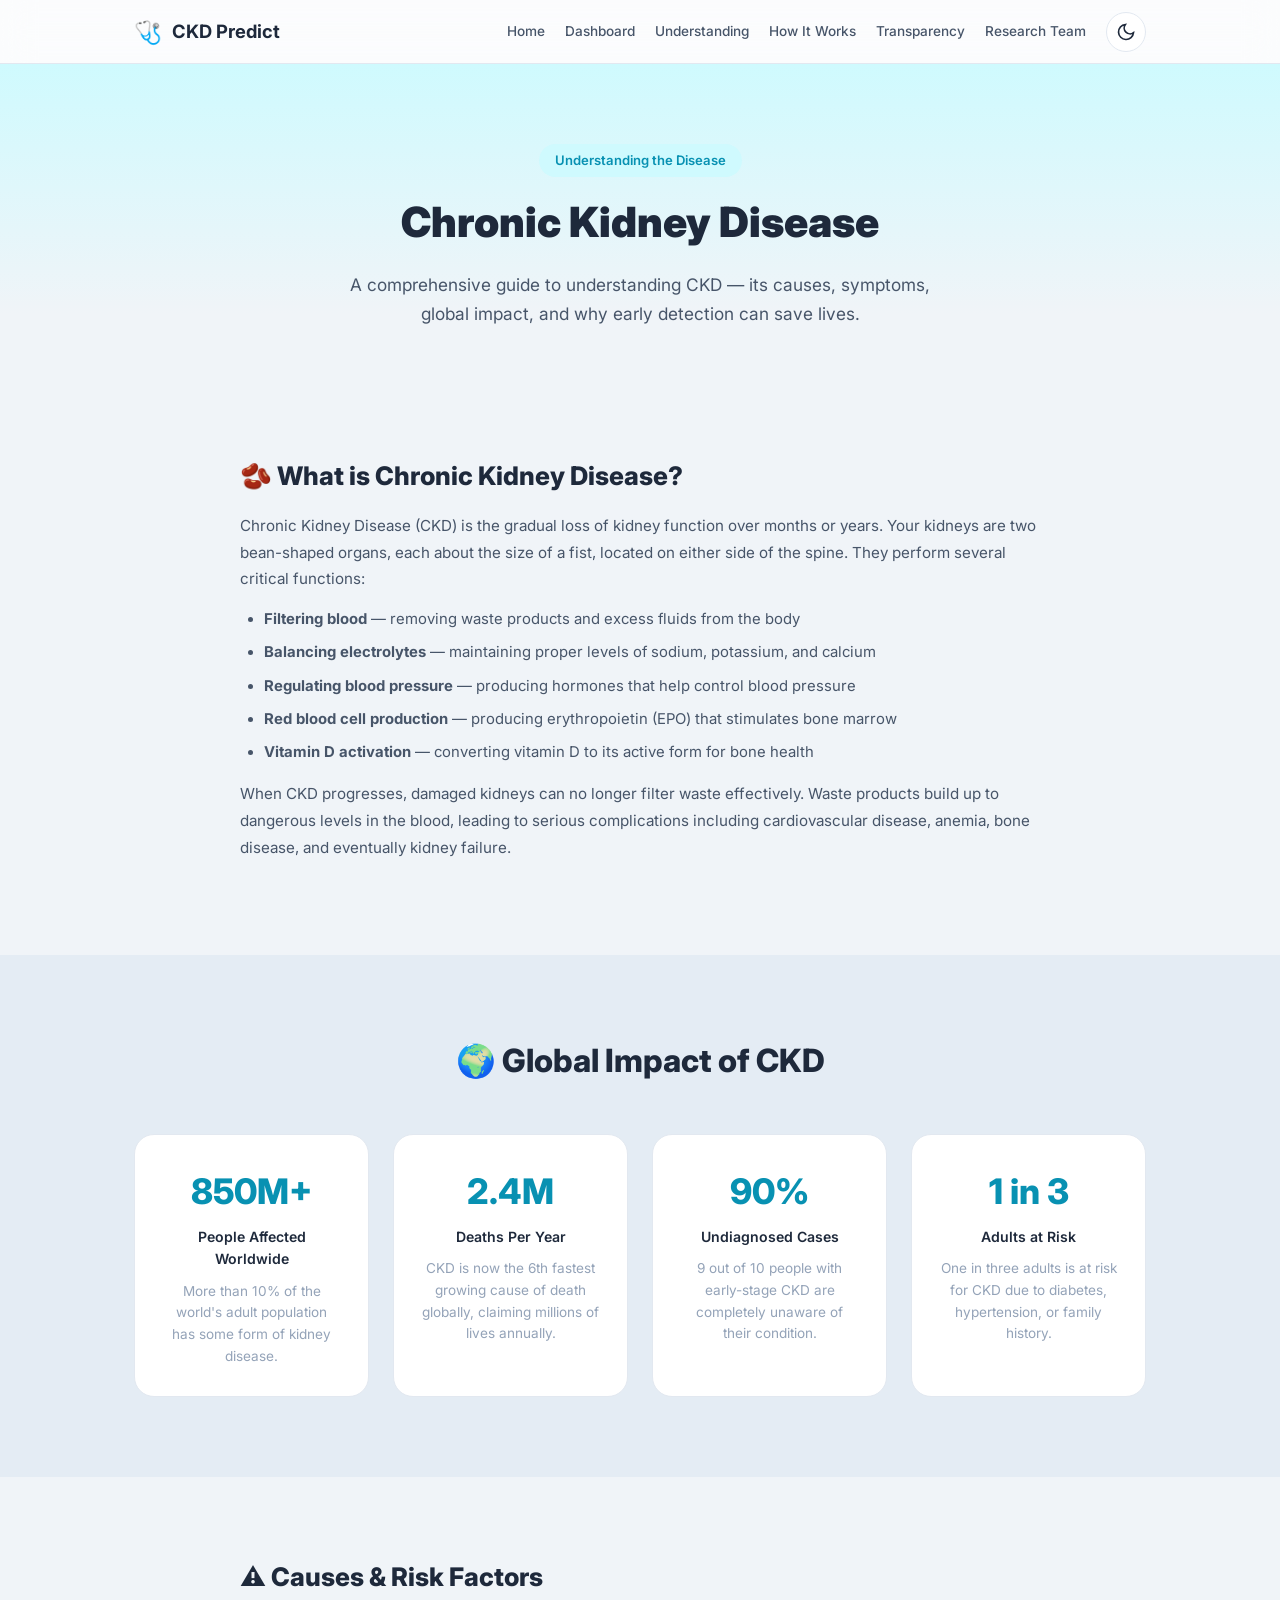
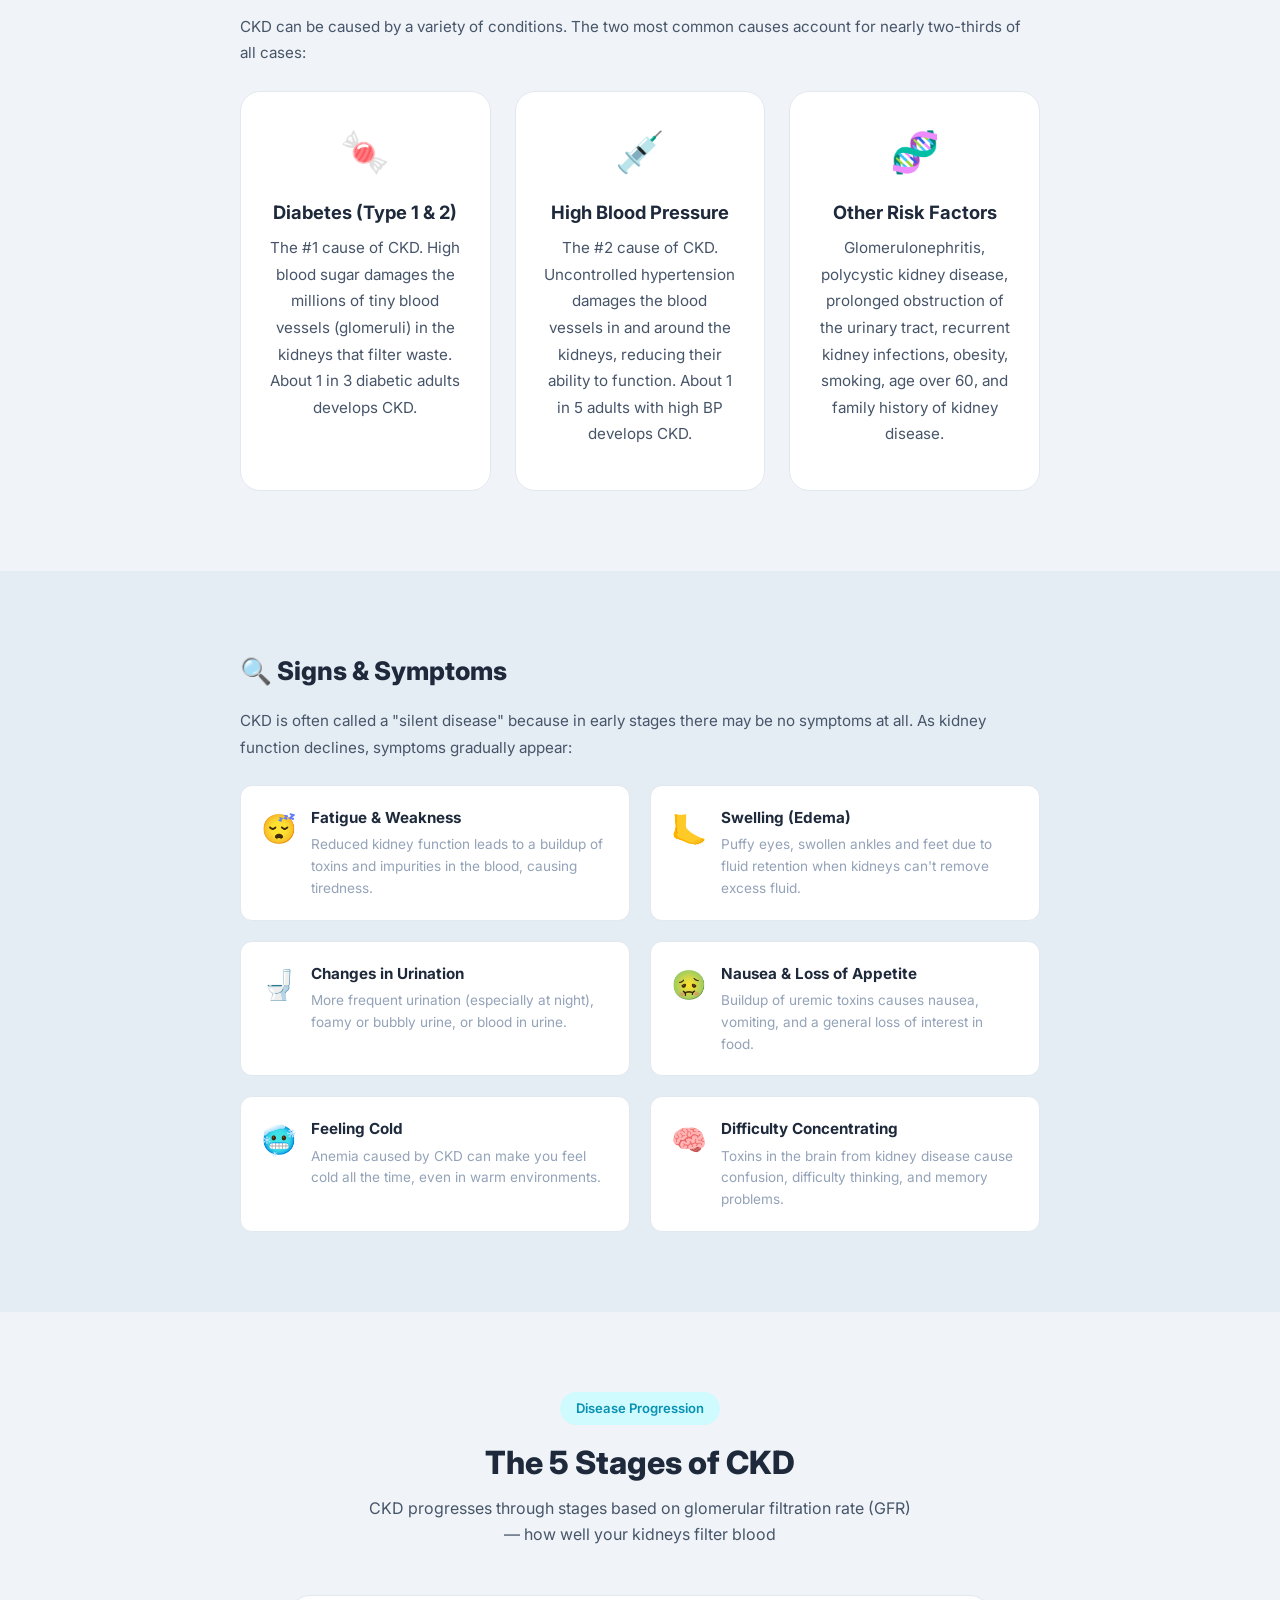
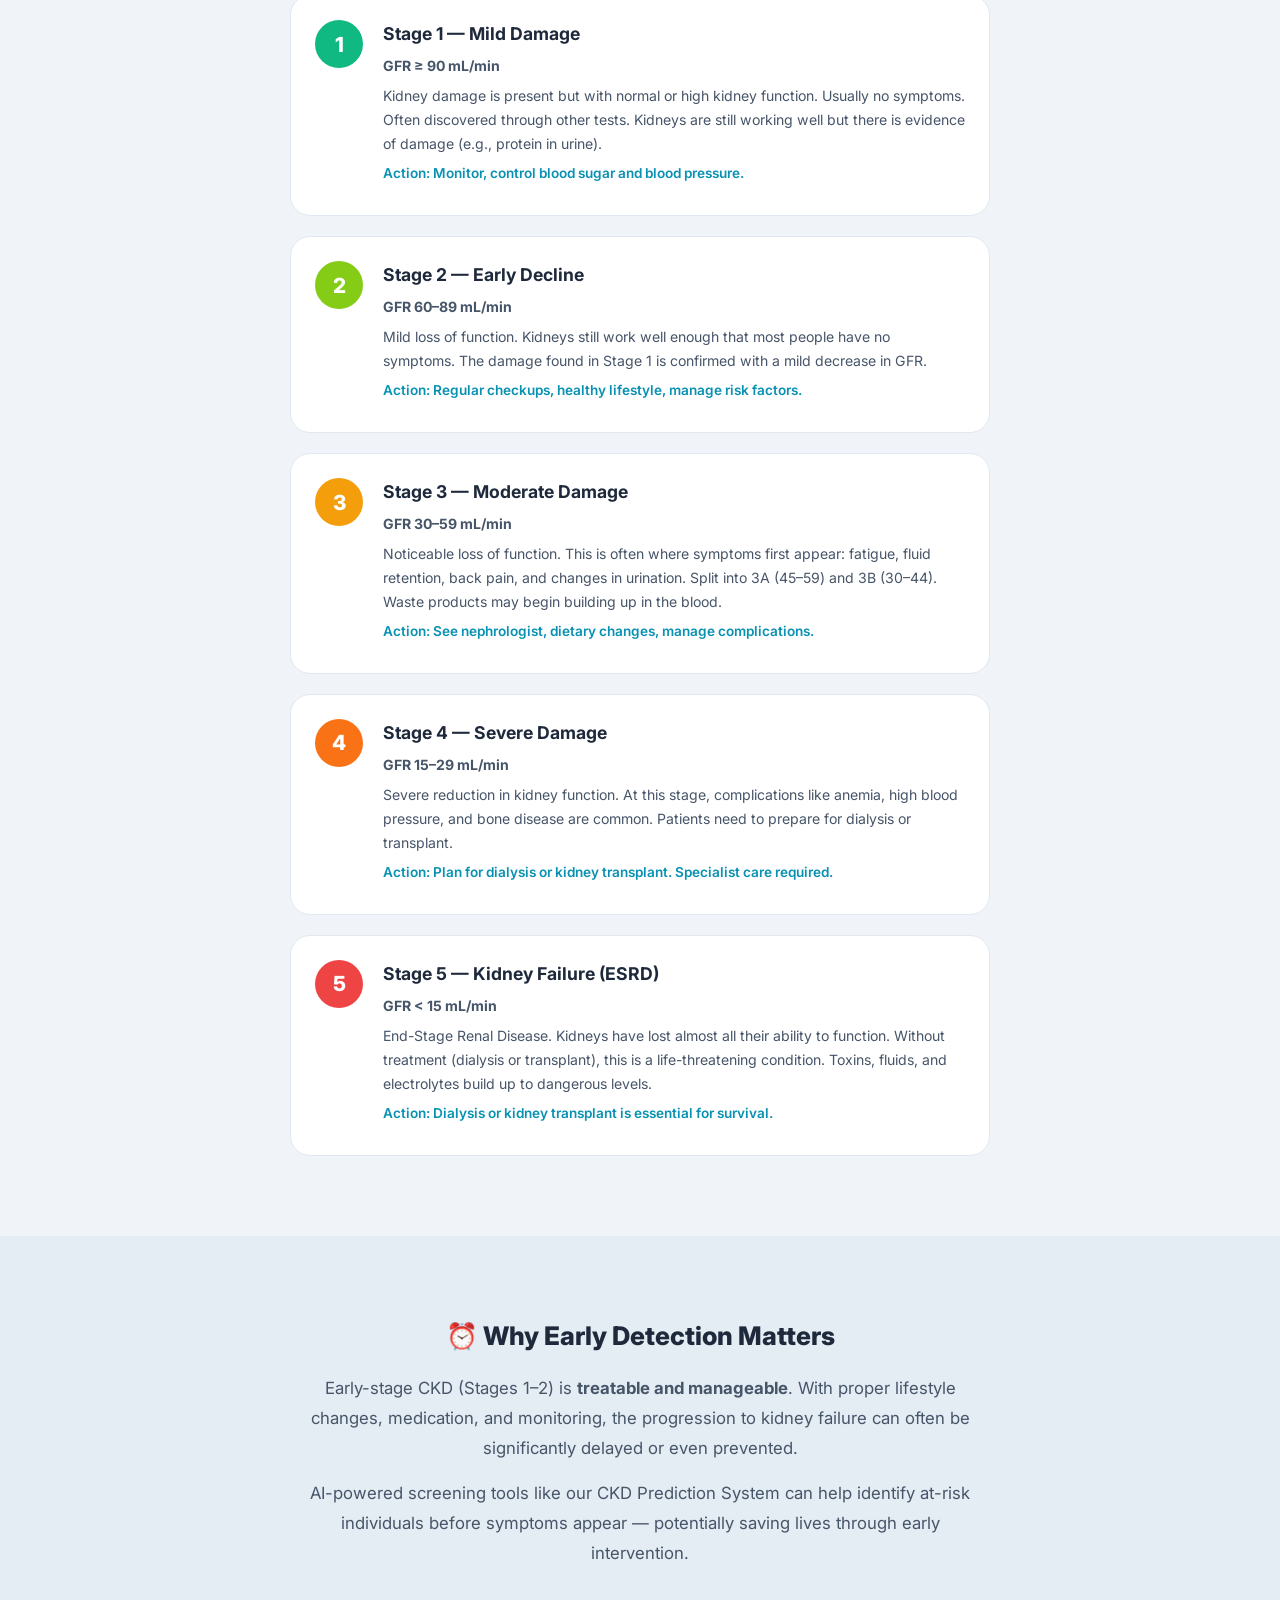
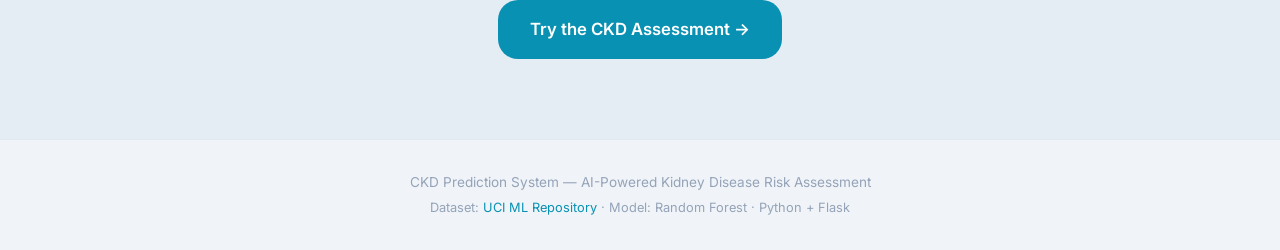
==== commit 3894b2d5: "Merge homepage and improve dashboard UI" ====
--- a/static/about-ckd.html
+++ b/static/about-ckd.html
@@ -17,9 +17,12 @@
         <div class="nav-content">
             <a href="/" class="logo"><span class="logo-icon">🩺</span><span>CKD Predict</span></a>
             <div class="nav-links">
-                <a href="/about-ckd" class="nav-link active">About CKD</a>
+                <a href="/" class="nav-link">Home</a>
+                <a href="/dashboard" class="nav-link">Dashboard</a>
+                <a href="/about-ckd" class="nav-link active">Understanding</a>
                 <a href="/how-it-works" class="nav-link">How It Works</a>
-                <a href="/research" class="nav-link">Research</a>
+                <a href="/transparency" class="nav-link">Transparency</a>
+                <a href="/research-team" class="nav-link">Research Team</a>
                 <button id="theme-toggle" aria-label="Toggle dark mode">
                     <svg class="icon-sun" width="20" height="20" viewBox="0 0 24 24" fill="none" stroke="currentColor" stroke-width="2">
                         <circle cx="12" cy="12" r="5" />
--- a/static/css/style.css
+++ b/static/css/style.css
@@ -319,20 +319,20 @@
 
 /* HERO */
 #hero {
-  min-height: 100vh;
-  padding-top: calc(var(--nav-height) + 40px);
+  min-height: 62vh;
+  padding-top: calc(var(--nav-height) + 54px);
+  padding-bottom: 44px;
   display: flex;
   align-items: center
 }
 
 .hero-grid {
-  display: flex;
-  align-items: center;
-  gap: 48px
+  display: block;
+  max-width: 760px
 }
 
 .hero-content {
-  flex: 1
+  max-width: 760px
 }
 
 .hero-badge {
@@ -363,8 +363,8 @@
 .hero-desc {
   font-size: 1.05rem;
   color: var(--text-secondary);
-  margin-bottom: 28px;
-  max-width: 520px;
+  margin-bottom: 22px;
+  max-width: 720px;
   line-height: 1.7
 }
 
@@ -372,31 +372,33 @@
   display: flex;
   gap: 14px;
   flex-wrap: wrap;
-  margin-bottom: 8px
-}
-
-.hero-stats {
-  display: flex;
-  gap: 32px;
-  margin-top: 36px
-}
-
-.stat-item {
-  text-align: center
-}
-
-.stat-number {
-  display: block;
-  font-size: 1.5rem;
-  font-weight: 800;
-  color: var(--primary)
-}
-
-.stat-label {
-  font-size: .78rem;
-  color: var(--text-muted);
-  text-transform: uppercase;
-  letter-spacing: .5px
+  margin-bottom: 16px
+}
+
+.hero-links {
+  display: flex;
+  gap: 10px;
+  flex-wrap: wrap
+}
+
+.hero-link-chip {
+  display: inline-flex;
+  align-items: center;
+  padding: 8px 12px;
+  border-radius: 999px;
+  border: 1px solid var(--border);
+  background: var(--bg-card);
+  color: var(--text-secondary);
+  font-size: .82rem;
+  font-weight: 600;
+  text-decoration: none;
+  transition: all .2s
+}
+
+.hero-link-chip:hover {
+  color: var(--primary);
+  border-color: var(--primary);
+  text-decoration: none
 }
 
 .hero-visual {
@@ -1603,6 +1605,552 @@
   color: var(--danger)
 }
 
+/* RESULTS DASHBOARD OVERRIDE */
+#results {
+  background:
+    radial-gradient(1200px 420px at 10% 0%, rgba(14, 165, 233, .08), transparent 62%),
+    radial-gradient(900px 320px at 90% 10%, rgba(239, 68, 68, .07), transparent 60%),
+    linear-gradient(180deg, #f1f5fb, #e8eef7 40%, #f6f9ff);
+}
+
+[data-theme="dark"] #results {
+  background:
+    radial-gradient(1200px 420px at 10% 0%, rgba(14, 165, 233, .16), transparent 62%),
+    radial-gradient(900px 320px at 90% 10%, rgba(239, 68, 68, .14), transparent 60%),
+    #020617;
+}
+
+#results .container {
+  max-width: 1160px;
+}
+
+.result-top-row {
+  grid-template-columns: 1.4fr .6fr;
+}
+
+.result-hero,
+.health-score-card,
+.result-card,
+.mini-panel {
+  background: var(--bg-card);
+  border: 1px solid var(--border);
+  box-shadow: 0 14px 34px rgba(2, 6, 23, .10);
+  color: var(--text-primary);
+}
+
+[data-theme="dark"] .result-hero,
+[data-theme="dark"] .health-score-card,
+[data-theme="dark"] .result-card,
+[data-theme="dark"] .mini-panel {
+  background: linear-gradient(180deg, rgba(15, 23, 42, .95), rgba(15, 23, 42, .78));
+  border: 1px solid rgba(148, 163, 184, .22);
+  box-shadow: 0 14px 34px rgba(2, 6, 23, .45);
+  color: #dbeafe;
+}
+
+.result-hero.ckd {
+  background:
+    radial-gradient(480px 150px at 80% 0%, rgba(239, 68, 68, .12), transparent 70%),
+    linear-gradient(180deg, #fff7f7, #fff);
+}
+
+.result-hero.not-ckd {
+  background:
+    radial-gradient(480px 150px at 80% 0%, rgba(16, 185, 129, .12), transparent 70%),
+    linear-gradient(180deg, #f3fffa, #fff);
+}
+
+[data-theme="dark"] .result-hero.ckd {
+  background:
+    radial-gradient(480px 150px at 80% 0%, rgba(239, 68, 68, .2), transparent 70%),
+    linear-gradient(180deg, rgba(15, 23, 42, .95), rgba(15, 23, 42, .78));
+}
+
+[data-theme="dark"] .result-hero.not-ckd {
+  background:
+    radial-gradient(480px 150px at 80% 0%, rgba(16, 185, 129, .18), transparent 70%),
+    linear-gradient(180deg, rgba(15, 23, 42, .95), rgba(15, 23, 42, .78));
+}
+
+.result-label {
+  color: var(--text-primary);
+}
+
+[data-theme="dark"] .result-label {
+  color: #f8fafc;
+}
+
+.dashboard-row {
+  grid-template-columns: 1fr .95fr;
+  align-items: stretch;
+}
+
+.results-right-col {
+  display: grid;
+  grid-template-rows: auto auto;
+  gap: 16px;
+}
+
+.mini-panel-grid {
+  display: grid;
+  grid-template-columns: 1fr 1fr;
+  gap: 16px;
+}
+
+.mini-panel {
+  border-radius: var(--radius-lg);
+  padding: 16px;
+}
+
+.mini-panel h4 {
+  margin-bottom: 10px;
+  font-size: .92rem;
+  color: var(--text-primary);
+}
+
+[data-theme="dark"] .mini-panel h4 {
+  color: #e2e8f0;
+}
+
+.mini-panel ul {
+  list-style: none;
+  padding: 0;
+  margin: 0;
+}
+
+.mini-panel li {
+  padding: 7px 0;
+  border-bottom: 1px solid rgba(148, 163, 184, .22);
+  color: var(--text-secondary);
+  font-size: .83rem;
+}
+
+[data-theme="dark"] .mini-panel li {
+  border-bottom: 1px solid rgba(148, 163, 184, .16);
+  color: #bfdbfe;
+}
+
+.mini-panel li:last-child {
+  border-bottom: none;
+}
+
+.result-card-gauge {
+  display: flex;
+  flex-direction: column;
+}
+
+.gauge-container {
+  margin-top: 6px;
+}
+
+.risk-gauge {
+  width: 100%;
+  max-width: 290px;
+  height: auto;
+}
+
+.risk-gauge-bg,
+.risk-gauge-fill {
+  fill: none;
+  stroke-linecap: round;
+  stroke-width: 16;
+}
+
+.risk-gauge-bg {
+  stroke: rgba(148, 163, 184, .34);
+}
+
+.risk-gauge-fill {
+  stroke: #22c55e;
+  transition: stroke-dashoffset 1s ease, stroke .4s ease;
+  filter: drop-shadow(0 0 8px rgba(56, 189, 248, .35));
+}
+
+.gauge-value {
+  margin-top: -24px;
+  color: var(--text-primary);
+}
+
+[data-theme="dark"] .gauge-value {
+  color: #f8fafc;
+}
+
+.gauge-sub {
+  margin-top: 2px;
+  font-size: .88rem;
+  color: var(--text-secondary);
+  font-weight: 600;
+}
+
+[data-theme="dark"] .gauge-sub {
+  color: #cbd5e1;
+}
+
+.gauge-thresholds {
+  margin-top: 10px;
+  display: flex;
+  justify-content: space-between;
+  font-size: .76rem;
+  font-weight: 700;
+}
+
+[data-theme="dark"] .prob-track,
+[data-theme="dark"] .imp-track,
+[data-theme="dark"] .health-item,
+[data-theme="dark"] .dev-row,
+[data-theme="dark"] .result-disclaimer {
+  background: rgba(15, 23, 42, .66);
+  border-color: rgba(148, 163, 184, .2);
+}
+
+[data-theme="dark"] .risk-low {
+  background: rgba(16, 185, 129, .2);
+  color: #86efac;
+}
+
+[data-theme="dark"] .risk-moderate {
+  background: rgba(245, 158, 11, .2);
+  color: #fcd34d;
+}
+
+[data-theme="dark"] .risk-high {
+  background: rgba(239, 68, 68, .2);
+  color: #fca5a5;
+}
+
+/* HOMEPAGE LIVE DASHBOARD */
+.dashboard-home-section {
+  padding-top: 34px;
+}
+
+.home-dash-shell {
+  border-radius: 22px;
+  border: 1px solid rgba(148, 163, 184, .28);
+  background:
+    radial-gradient(1200px 320px at 0% -10%, rgba(14, 165, 233, .12), transparent 65%),
+    linear-gradient(180deg, rgba(255, 255, 255, .94), rgba(255, 255, 255, .9));
+  box-shadow: 0 18px 42px rgba(15, 23, 42, .14);
+  padding: 14px;
+  display: grid;
+  grid-template-columns: 188px 1fr;
+  gap: 14px;
+}
+
+[data-theme="dark"] .home-dash-shell {
+  border: 1px solid rgba(148, 163, 184, .24);
+  background:
+    radial-gradient(1200px 320px at 0% -10%, rgba(14, 165, 233, .2), transparent 65%),
+    linear-gradient(180deg, rgba(2, 6, 23, .95), rgba(2, 6, 23, .92));
+  box-shadow: 0 24px 52px rgba(0, 0, 0, .38);
+}
+
+.home-dash-sidebar {
+  border-radius: 16px;
+  border: 1px solid rgba(148, 163, 184, .2);
+  background: rgba(255, 255, 255, .72);
+  padding: 12px;
+  display: flex;
+  flex-direction: column;
+  min-height: 490px;
+}
+
+[data-theme="dark"] .home-dash-sidebar {
+  background: rgba(15, 23, 42, .74);
+}
+
+.home-dash-title {
+  font-size: .95rem;
+  font-weight: 800;
+  margin-bottom: 14px;
+}
+
+.home-dash-menu {
+  list-style: none;
+  padding: 0;
+  margin: 0;
+  display: flex;
+  flex-direction: column;
+  gap: 8px;
+}
+
+.home-dash-menu li {
+  padding: 10px 12px;
+  border-radius: 10px;
+  font-size: .85rem;
+  color: var(--text-secondary);
+  border: 1px solid transparent;
+}
+
+.home-dash-menu li.active {
+  color: #fff;
+  background: linear-gradient(135deg, #0ea5e9, #2563eb);
+  border-color: rgba(125, 211, 252, .4);
+}
+
+[data-theme="dark"] .home-dash-menu li {
+  color: #94a3b8;
+}
+
+.home-dash-footer {
+  margin-top: auto;
+  padding: 10px 12px;
+  border-top: 1px solid rgba(148, 163, 184, .25);
+  color: var(--text-secondary);
+  font-size: .85rem;
+}
+
+[data-theme="dark"] .home-dash-footer {
+  color: #94a3b8;
+}
+
+.home-dash-main {
+  display: grid;
+  gap: 12px;
+}
+
+.home-dash-topbar {
+  border-radius: 14px;
+  border: 1px solid rgba(148, 163, 184, .2);
+  background: rgba(255, 255, 255, .76);
+  padding: 12px 14px;
+  display: flex;
+  justify-content: space-between;
+  align-items: center;
+  gap: 10px;
+}
+
+[data-theme="dark"] .home-dash-topbar {
+  background: rgba(15, 23, 42, .78);
+}
+
+.topbar-meta {
+  margin-left: 10px;
+  color: var(--text-muted);
+  font-size: .8rem;
+}
+
+.home-risk-chip {
+  display: inline-flex;
+  align-items: center;
+  gap: 8px;
+  border-radius: 999px;
+  padding: 6px 12px;
+  font-size: .78rem;
+  font-weight: 700;
+  border: 1px solid rgba(148, 163, 184, .28);
+  background: rgba(14, 165, 233, .1);
+}
+
+.chip-dot {
+  width: 8px;
+  height: 8px;
+  border-radius: 50%;
+  background: #22c55e;
+}
+
+.home-metrics-grid {
+  display: grid;
+  grid-template-columns: repeat(4, 1fr);
+  gap: 10px;
+}
+
+.home-metric-card {
+  border-radius: 12px;
+  border: 1px solid rgba(148, 163, 184, .2);
+  background: rgba(255, 255, 255, .8);
+  padding: 12px;
+}
+
+[data-theme="dark"] .home-metric-card {
+  background: rgba(15, 23, 42, .82);
+}
+
+.home-metric-card h4 {
+  font-size: .78rem;
+  color: var(--text-muted);
+  margin-bottom: 4px;
+}
+
+[data-theme="dark"] .home-metric-card h4 {
+  color: #94a3b8;
+}
+
+.home-metric-value {
+  font-size: 1rem;
+  font-weight: 700;
+  margin-bottom: 4px;
+}
+
+.home-metric-card.state-good .home-metric-value {
+  color: #10b981;
+}
+
+.home-metric-card.state-moderate .home-metric-value {
+  color: #f59e0b;
+}
+
+.home-metric-card.state-high .home-metric-value {
+  color: #ef4444;
+}
+
+.mini-spark {
+  width: 100%;
+  height: 34px;
+}
+
+.mini-spark polyline {
+  fill: none;
+  stroke: #38bdf8;
+  stroke-width: 2;
+}
+
+.mini-spark.spark-warn polyline {
+  stroke: #fb7185;
+}
+
+.home-analytics-grid {
+  display: grid;
+  grid-template-columns: 1.2fr .8fr;
+  gap: 12px;
+}
+
+.home-analysis-card,
+.home-side-card {
+  border-radius: 14px;
+  border: 1px solid rgba(148, 163, 184, .2);
+  background: rgba(255, 255, 255, .8);
+  padding: 14px;
+}
+
+[data-theme="dark"] .home-analysis-card,
+[data-theme="dark"] .home-side-card {
+  background: rgba(15, 23, 42, .8);
+}
+
+.home-analysis-card h3 {
+  margin-bottom: 10px;
+  font-size: .95rem;
+}
+
+.home-analysis-inner {
+  display: grid;
+  grid-template-columns: 1fr 220px;
+  gap: 10px;
+  align-items: center;
+}
+
+.home-chart-wrap {
+  border-radius: 10px;
+  padding: 8px;
+  background: rgba(148, 163, 184, .1);
+}
+
+[data-theme="dark"] .home-chart-wrap {
+  background: rgba(15, 23, 42, .55);
+}
+
+.home-risk-chart {
+  width: 100%;
+  height: 180px;
+}
+
+.chart-grid {
+  stroke: rgba(148, 163, 184, .25);
+  stroke-width: 1;
+}
+
+.chart-area {
+  fill: url(#homeAreaGrad);
+}
+
+.chart-line {
+  fill: none;
+  stroke: #60a5fa;
+  stroke-width: 3;
+}
+
+.chart-point {
+  fill: #ef4444;
+}
+
+.home-mini-gauge {
+  text-align: center;
+}
+
+.home-risk-gauge {
+  width: 100%;
+  max-width: 210px;
+}
+
+.home-risk-gauge-bg,
+.home-risk-gauge-fill {
+  fill: none;
+  stroke-linecap: round;
+  stroke-width: 14;
+}
+
+.home-risk-gauge-bg {
+  stroke: rgba(148, 163, 184, .3);
+}
+
+.home-risk-gauge-fill {
+  stroke: #22c55e;
+  transition: stroke-dashoffset 1s ease, stroke .4s ease;
+  filter: drop-shadow(0 0 8px rgba(56, 189, 248, .35));
+}
+
+.home-risk-value {
+  margin-top: -20px;
+  font-size: 1.8rem;
+  font-weight: 800;
+}
+
+.home-risk-status {
+  font-size: .86rem;
+  font-weight: 600;
+  color: var(--text-secondary);
+}
+
+[data-theme="dark"] .home-risk-status {
+  color: #cbd5e1;
+}
+
+.home-side-stack {
+  display: grid;
+  gap: 12px;
+}
+
+.home-side-card h4 {
+  margin-bottom: 8px;
+  font-size: .9rem;
+}
+
+.home-side-card ul {
+  list-style: none;
+  padding: 0;
+  margin: 0;
+}
+
+.home-side-card li {
+  font-size: .82rem;
+  padding: 6px 0;
+  border-bottom: 1px solid rgba(148, 163, 184, .2);
+  color: var(--text-secondary);
+}
+
+[data-theme="dark"] .home-side-card li {
+  color: #bfdbfe;
+}
+
+.home-side-card li:last-child {
+  border-bottom: 0;
+}
+
+.home-dash-actions {
+  display: flex;
+  gap: 10px;
+}
+
 /* HEALTH GRID */
 .health-grid {
   display: grid;
@@ -2010,6 +2558,14 @@
     grid-template-columns: 1fr
   }
 
+  .dashboard-row {
+    grid-template-columns: 1fr;
+  }
+
+  .mini-panel-grid {
+    grid-template-columns: 1fr;
+  }
+
   .result-top-row {
     grid-template-columns: 1fr
   }
@@ -2028,6 +2584,35 @@
 
   .bio-cards {
     grid-template-columns: 1fr
+  }
+
+  .home-dash-shell {
+    grid-template-columns: 1fr;
+  }
+
+  .home-dash-sidebar {
+    min-height: auto;
+  }
+
+  .home-dash-menu {
+    flex-direction: row;
+    flex-wrap: wrap;
+  }
+
+  .home-metrics-grid {
+    grid-template-columns: repeat(2, 1fr);
+  }
+
+  .home-analytics-grid {
+    grid-template-columns: 1fr;
+  }
+
+  .home-analysis-inner {
+    grid-template-columns: 1fr;
+  }
+
+  .home-dash-actions {
+    flex-wrap: wrap;
   }
 
   .imp-label {
@@ -2064,6 +2649,10 @@
 
   .mode-cards {
     grid-template-columns: 1fr
+  }
+
+  .home-metrics-grid {
+    grid-template-columns: 1fr;
   }
 }
 
@@ -2575,6 +3164,178 @@
   border-radius: 4px
 }
 
+/* Homepage research content blocks */
+.transparency-grid,
+.academic-grid {
+  display: grid;
+  grid-template-columns: repeat(2, minmax(0, 1fr));
+  gap: 20px
+}
+
+.transparency-card,
+.academic-card {
+  background: var(--bg-card);
+  border: 1px solid var(--border);
+  border-radius: var(--radius-lg);
+  padding: 24px;
+  box-shadow: var(--shadow-sm);
+  transition: transform .25s, box-shadow .25s
+}
+
+.transparency-card:hover,
+.academic-card:hover {
+  transform: translateY(-3px);
+  box-shadow: var(--shadow-md)
+}
+
+.transparency-card h3,
+.academic-card h4 {
+  font-size: 1.02rem;
+  margin-bottom: 8px
+}
+
+.transparency-card p,
+.academic-card p {
+  font-size: .9rem;
+  color: var(--text-secondary);
+  line-height: 1.7
+}
+
+.policy-grid {
+  max-width: 900px;
+  margin: 0 auto;
+  display: grid;
+  grid-template-columns: repeat(2, minmax(0, 1fr));
+  gap: 16px
+}
+
+.policy-item {
+  display: flex;
+  gap: 14px;
+  align-items: flex-start;
+  background: var(--bg-card);
+  border: 1px solid var(--border);
+  border-radius: var(--radius-md);
+  padding: 18px 20px
+}
+
+.policy-icon {
+  width: 36px;
+  height: 36px;
+  border-radius: 50%;
+  background: var(--primary-light);
+  color: var(--primary);
+  display: flex;
+  align-items: center;
+  justify-content: center;
+  font-size: 1.05rem;
+  flex-shrink: 0
+}
+
+.policy-item h4 {
+  font-size: .95rem;
+  margin-bottom: 4px
+}
+
+.policy-item p {
+  font-size: .86rem;
+  color: var(--text-secondary);
+  line-height: 1.65
+}
+
+.team-panel {
+  max-width: 900px;
+  margin: 0 auto;
+  background: var(--bg-card);
+  border: 1px solid var(--border);
+  border-radius: var(--radius-xl);
+  padding: 30px;
+  box-shadow: var(--shadow-md)
+}
+
+.team-members-grid {
+  display: grid;
+  grid-template-columns: repeat(3, minmax(0, 1fr));
+  gap: 16px;
+  margin-bottom: 16px
+}
+
+.member-card {
+  border: 1px solid var(--border);
+  border-radius: var(--radius-lg);
+  padding: 20px;
+  background: var(--bg-primary)
+}
+
+.member-avatar {
+  width: 60px;
+  height: 60px;
+  border-radius: 50%;
+  background: linear-gradient(135deg, var(--primary), var(--accent));
+  color: #fff;
+  display: flex;
+  align-items: center;
+  justify-content: center;
+  font-size: 1.2rem;
+  font-weight: 800;
+  flex-shrink: 0;
+  margin-bottom: 10px
+}
+
+.member-card h3,
+.mentor-card h3 {
+  font-size: 1.02rem;
+  margin-bottom: 4px;
+  line-height: 1.35
+}
+
+.member-role {
+  color: var(--primary);
+  font-weight: 700;
+  font-size: .85rem;
+  line-height: 1.5
+}
+
+.mentor-card {
+  display: flex;
+  gap: 12px;
+  align-items: center;
+  border: 1px solid var(--primary);
+  border-radius: var(--radius-lg);
+  background: var(--primary-light);
+  padding: 16px;
+  margin-bottom: 18px
+}
+
+.mentor-avatar {
+  margin-bottom: 0;
+  background: linear-gradient(135deg, #0e7490, var(--primary))
+}
+
+.team-stack {
+  margin-top: 18px
+}
+
+.team-stack h4 {
+  font-size: 1rem;
+  margin-bottom: 10px
+}
+
+.stack-tags {
+  display: flex;
+  flex-wrap: wrap;
+  gap: 10px
+}
+
+.stack-tags span {
+  padding: 8px 12px;
+  border-radius: 999px;
+  background: var(--primary-light);
+  color: var(--primary);
+  font-size: .82rem;
+  font-weight: 700
+}
+
 /* Standalone page responsive */
 @media(max-width:768px) {
   .page-hero h1 {
@@ -2605,4 +3366,22 @@
   .pipeline-step::after {
     display: none
   }
+
+  .transparency-grid,
+  .policy-grid,
+  .academic-grid {
+    grid-template-columns: 1fr
+  }
+
+  .team-panel {
+    padding: 22px
+  }
+
+  .team-members-grid {
+    grid-template-columns: 1fr
+  }
+
+  .mentor-card {
+    align-items: flex-start
+  }
 }
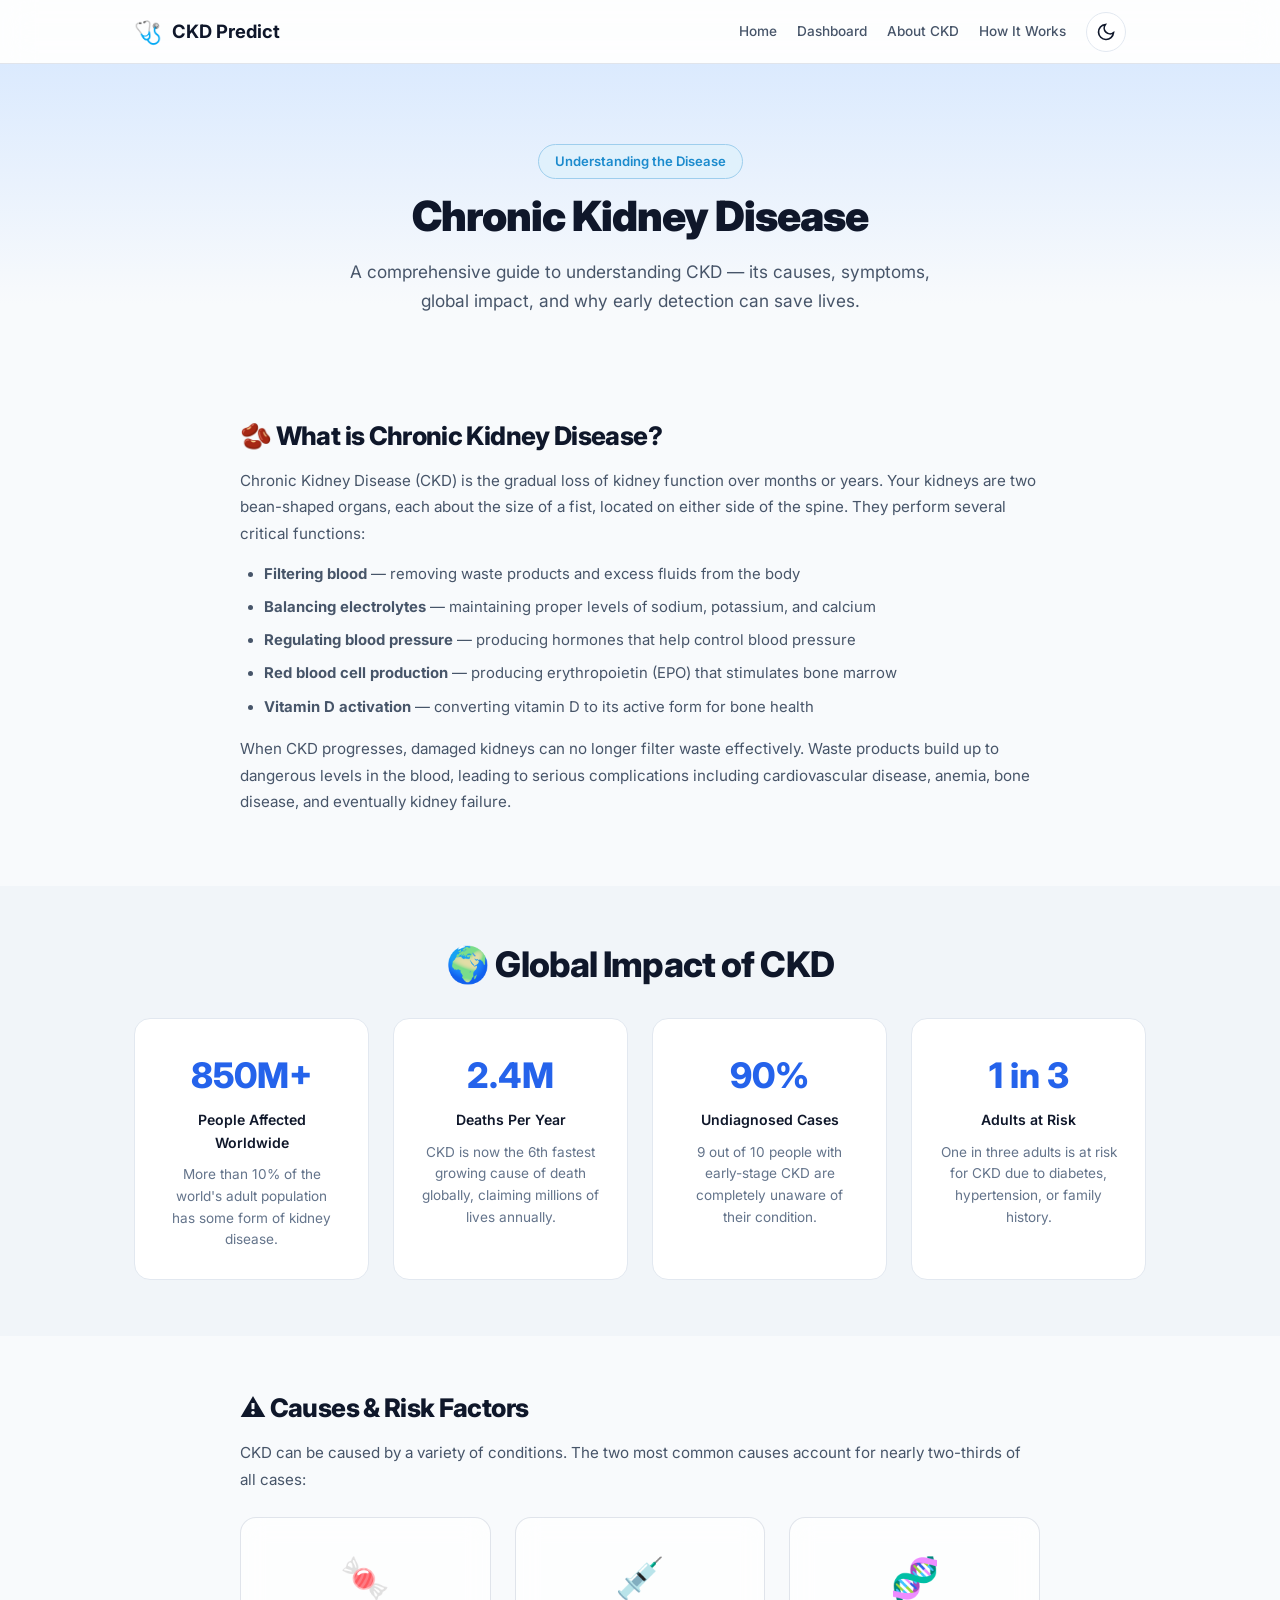
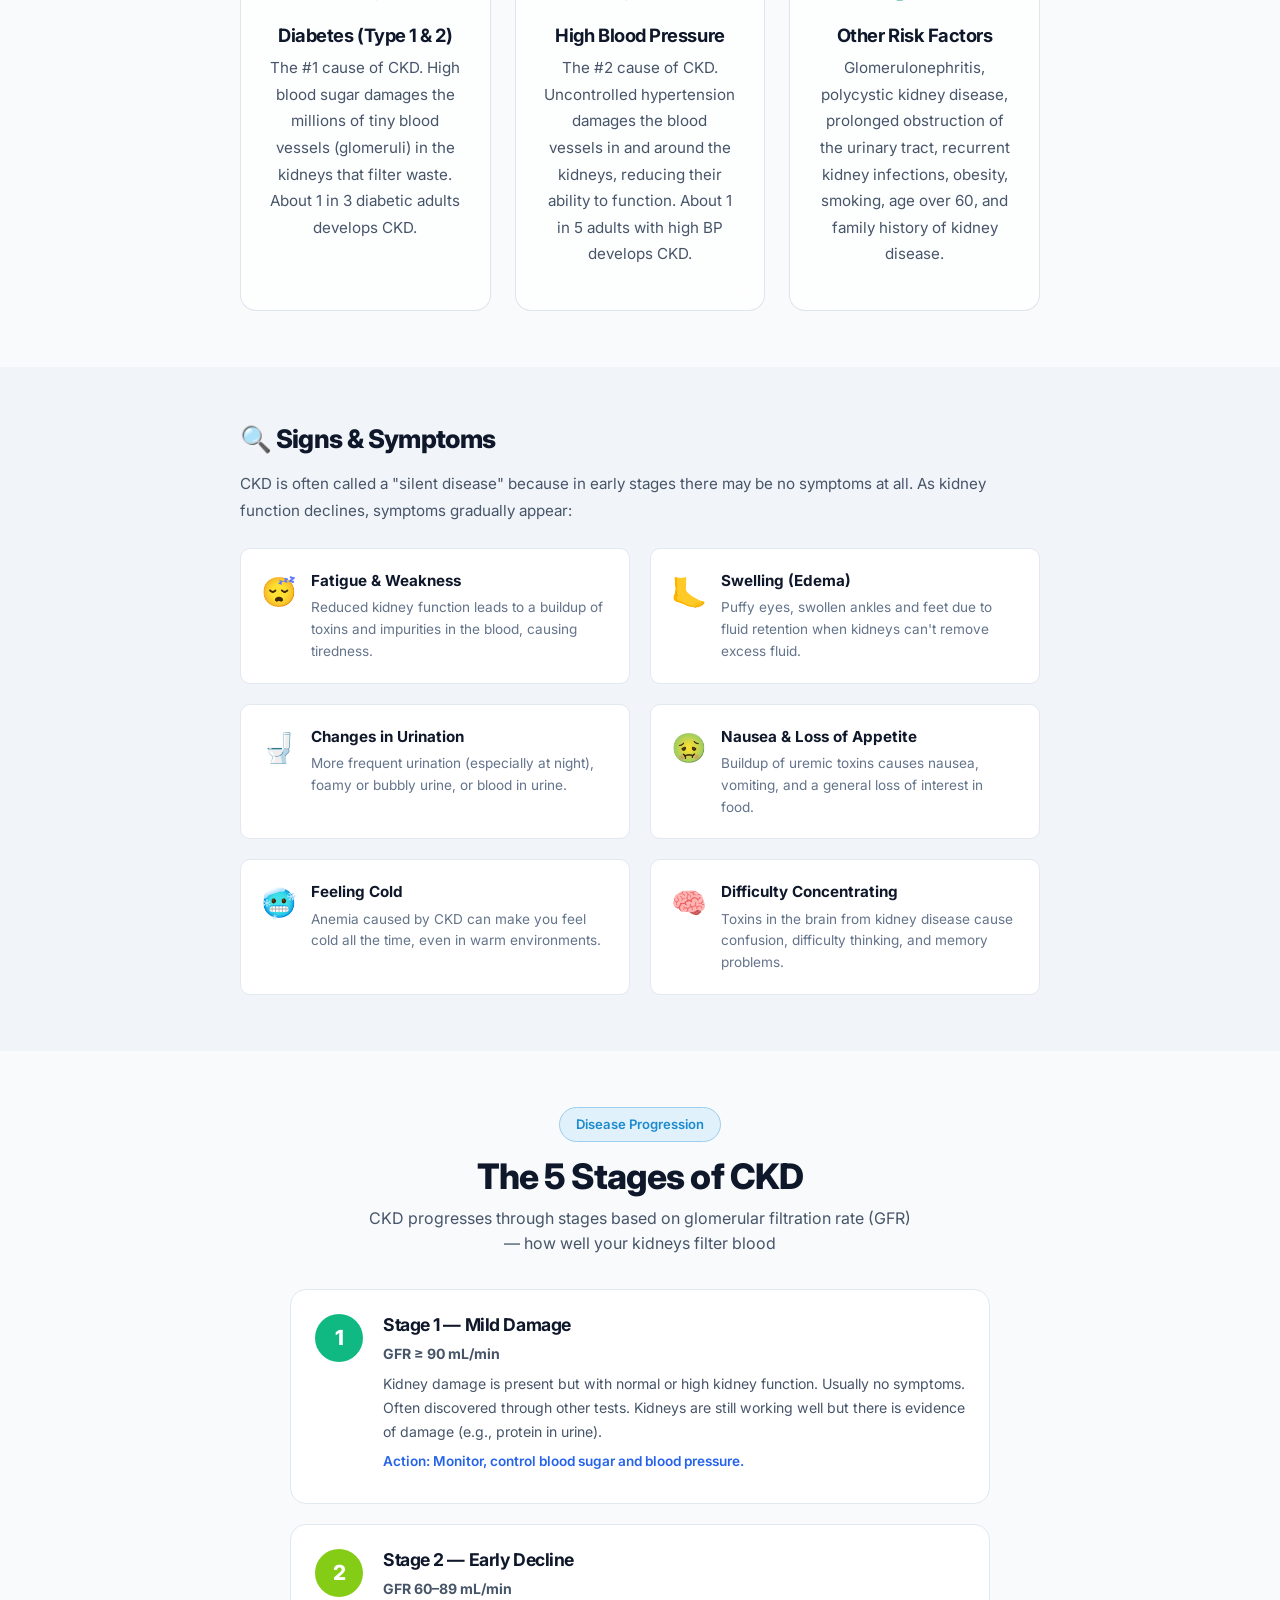
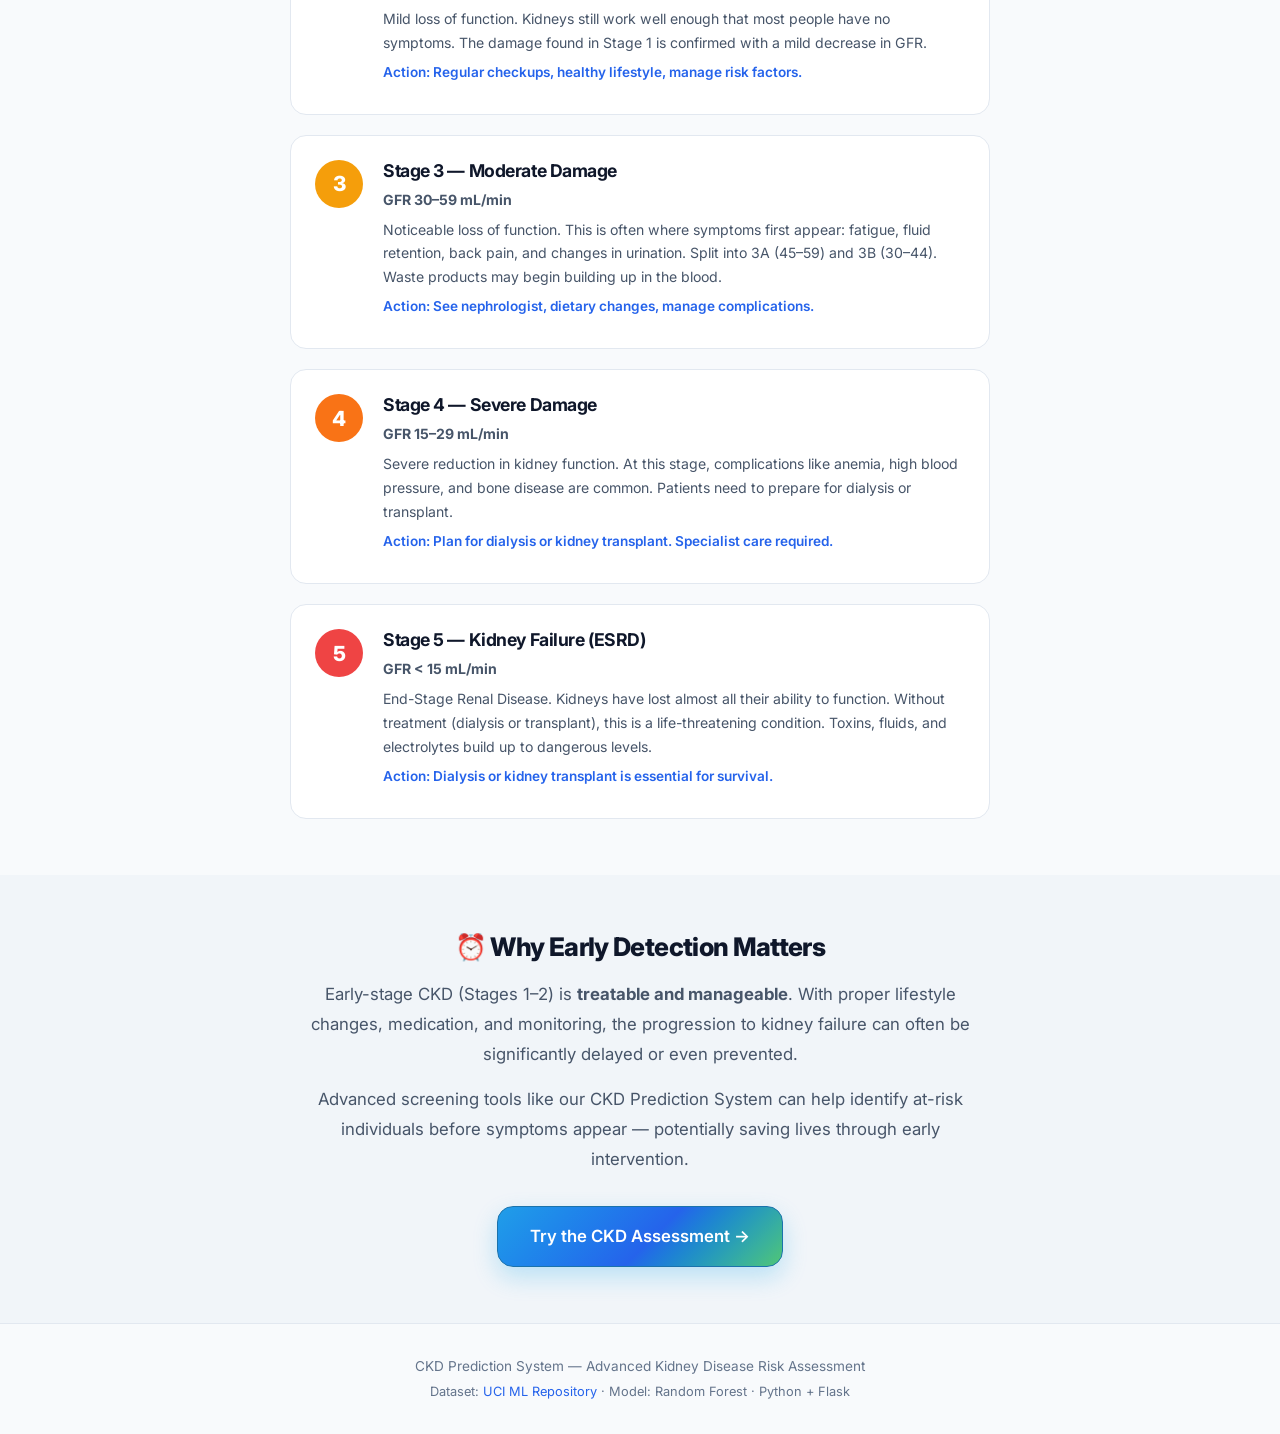
==== commit f0b731e7: "first commit" ====
--- a/static/about-ckd.html
+++ b/static/about-ckd.html
@@ -8,6 +8,7 @@
     <meta name="description" content="Learn about Chronic Kidney Disease (CKD), its causes, symptoms, stages, global impact, and why early detection matters.">
     <link href="https://fonts.googleapis.com/css2?family=Inter:wght@300;400;500;600;700;800;900&display=swap" rel="stylesheet">
     <link rel="stylesheet" href="/static/css/style.css">
+    <script src="/static/js/i18n.js"></script>
 </head>
 
 <body>
@@ -16,13 +17,17 @@
     <nav id="navbar">
         <div class="nav-content">
             <a href="/" class="logo"><span class="logo-icon">🩺</span><span>CKD Predict</span></a>
+            <button id="mobile-menu-toggle" class="mobile-menu-toggle" aria-label="Open navigation menu" aria-controls="mobile-menu-panel" aria-expanded="false">
+                <span></span>
+                <span></span>
+                <span></span>
+            </button>
             <div class="nav-links">
-                <a href="/" class="nav-link">Home</a>
-                <a href="/dashboard" class="nav-link">Dashboard</a>
-                <a href="/about-ckd" class="nav-link active">Understanding</a>
-                <a href="/how-it-works" class="nav-link">How It Works</a>
-                <a href="/transparency" class="nav-link">Transparency</a>
-                <a href="/research-team" class="nav-link">Research Team</a>
+                <a href="/" class="nav-link" data-i18n="nav.home">Home</a>
+                <a href="/dashboard" class="nav-link" data-i18n="nav.dashboard">Dashboard</a>
+                <a href="/about-ckd" class="nav-link active" data-i18n="nav.about">About CKD</a>
+                <a href="/how-it-works" class="nav-link" data-i18n="nav.howItWorks">How It Works</a>
+
                 <button id="theme-toggle" aria-label="Toggle dark mode">
                     <svg class="icon-sun" width="20" height="20" viewBox="0 0 24 24" fill="none" stroke="currentColor" stroke-width="2">
                         <circle cx="12" cy="12" r="5" />
@@ -32,18 +37,28 @@
                         <path d="M21 12.79A9 9 0 1111.21 3 7 7 0 0021 12.79z" />
                     </svg>
                 </button>
+                <div id="nav-auth-container"></div>
             </div>
         </div>
     </nav>
 
+    <div id="mobile-menu-overlay" class="mobile-menu-overlay" aria-hidden="true"></div>
+    <aside id="mobile-menu-panel" class="mobile-menu-panel" aria-hidden="true">
+        <a href="/" class="mobile-menu-link">Home</a>
+        <a href="/dashboard" class="mobile-menu-link">Dashboard</a>
+        <a href="/about-ckd" class="mobile-menu-link">About CKD</a>
+        <a href="/how-it-works" class="mobile-menu-link">How It Works</a>
+        <a href="/login" class="mobile-menu-link mobile-menu-link-cta">Login</a>
+    </aside>
+
     <main class="page-content">
 
         <!-- PAGE HERO -->
         <section class="page-hero">
             <div class="container">
-                <span class="section-badge">Understanding the Disease</span>
-                <h1>Chronic Kidney Disease</h1>
-                <p class="page-hero-desc">A comprehensive guide to understanding CKD — its causes, symptoms, global impact, and why early detection can save lives.</p>
+                <span class="section-badge" data-i18n="about.badge">Understanding the Disease</span>
+                <h1 data-i18n="about.title">Chronic Kidney Disease</h1>
+                <p class="page-hero-desc" data-i18n="about.desc">A comprehensive guide to understanding CKD — its causes, symptoms, global impact, and why early detection can save lives.</p>
             </div>
         </section>
 
@@ -205,7 +220,7 @@
                 <div class="content-block" style="text-align:center; max-width: 700px; margin: 0 auto;">
                     <h2>⏰ Why Early Detection Matters</h2>
                     <p style="font-size: 1.05rem; line-height: 1.8;">Early-stage CKD (Stages 1–2) is <strong>treatable and manageable</strong>. With proper lifestyle changes, medication, and monitoring, the progression to kidney failure can often be significantly delayed or even prevented.</p>
-                    <p style="font-size: 1.05rem; line-height: 1.8;">AI-powered screening tools like our CKD Prediction System can help identify at-risk individuals before symptoms appear — potentially saving lives through early intervention.</p>
+                    <p style="font-size: 1.05rem; line-height: 1.8;">Advanced screening tools like our CKD Prediction System can help identify at-risk individuals before symptoms appear — potentially saving lives through early intervention.</p>
                     <div style="margin-top: 32px;">
                         <a href="/" class="btn btn-primary btn-lg">Try the CKD Assessment →</a>
                     </div>
@@ -213,20 +228,20 @@
             </div>
         </section>
 
+ 
     </main>
 
     <!-- FOOTER -->
     <footer id="footer">
         <div class="container">
             <div class="footer-content">
-                <p>CKD Prediction System — AI-Powered Kidney Disease Risk Assessment</p>
+                <p>CKD Prediction System — Advanced Kidney Disease Risk Assessment</p>
                 <p class="footer-sub">Dataset: <a href="https://archive.ics.uci.edu/ml/datasets/chronic_kidney_disease" target="_blank" rel="noopener">UCI ML Repository</a> · Model: Random Forest · Python + Flask</p>
             </div>
         </div>
     </footer>
 
     <script>
-        // Theme toggle for standalone pages
         (function() {
             const saved = localStorage.getItem("ckd-theme");
             if (saved === "dark") document.documentElement.setAttribute("data-theme", "dark");
@@ -235,7 +250,50 @@
                 document.documentElement.setAttribute("data-theme", isDark ? "light" : "dark");
                 localStorage.setItem("ckd-theme", isDark ? "light" : "dark");
             });
+
+            // Load profile button
+            fetch('/api/user/status').then(r=>r.json()).then(d=>{
+                const c = document.getElementById('nav-auth-container');
+                if (!c) return;
+                if (d.logged_in && d.user) {
+                    const avatarHTML = d.user.profile_pic
+                        ? `<img src="${d.user.profile_pic}?t=${Date.now()}" style="width:100%;height:100%;border-radius:50%;object-fit:cover;">`
+                        : `<span>${d.user.initial}</span>`;
+                    c.innerHTML = `
+                        <div class="profile-wrapper">
+                            <button class="profile-avatar" id="profile-toggle" aria-label="User menu">
+                                ${avatarHTML}
+                            </button>
+                            <div class="profile-dropdown" id="profile-dropdown">
+                                <div class="profile-dropdown-header">
+                                    <strong>${d.user.name}</strong>
+                                    <span>${d.user.email}</span>
+                                </div>
+                                <a href="/dashboard" class="profile-dropdown-item">📊 Dashboard & History</a>
+                                <a href="#" class="profile-dropdown-item" onclick="if(window.openFeedbackWidget){window.openFeedbackWidget();}return false;">📝 Report Issue</a>
+                                <div class="profile-dropdown-divider"></div>
+                                <a href="#" class="profile-dropdown-item" style="color:var(--danger)" onclick="fetch('/api/auth/logout',{method:'POST'}).then(()=>window.location.href='/');return false;">🚪 Logout</a>
+                            </div>
+                        </div>
+                    `;
+                    const toggle = document.getElementById("profile-toggle");
+                    const dropdown = document.getElementById("profile-dropdown");
+                    toggle.addEventListener("click", (e) => {
+                        e.stopPropagation();
+                        dropdown.classList.toggle("show");
+                    });
+                    document.addEventListener("click", (e) => {
+                        if (!dropdown.contains(e.target) && e.target !== toggle) {
+                            dropdown.classList.remove("show");
+                        }
+                    });
+                } else {
+                    c.innerHTML = `<a href="/login" class="btn btn-primary" style="border-radius:20px;padding:6px 16px;">Login</a>`;
+                }
+            });
         })();
     </script>
+    <script src="/static/js/ui-enhancements.js"></script>
+    <script src="/static/js/feedback-widget.js"></script>
 </body>
 </html>
--- a/static/css/style.css
+++ b/static/css/style.css
@@ -4,35 +4,35 @@
    ============================================================ */
 
 :root {
-  --bg-primary: #f0f4f8;
-  --bg-secondary: #e4ecf4;
+  --bg-primary: #f8fafc;
+  --bg-secondary: #f1f5f9;
   --bg-card: #ffffff;
   --bg-card-hover: #f8fafc;
-  --text-primary: #1e293b;
+  --text-primary: #0f172a;
   --text-secondary: #475569;
-  --text-muted: #94a3b8;
+  --text-muted: #64748b;
   --border: #e2e8f0;
   --border-light: #f1f5f9;
-  --primary: #0891b2;
-  --primary-hover: #0e7490;
-  --primary-light: #cffafe;
-  --primary-glow: rgba(8, 145, 178, 0.15);
-  --accent: #06b6d4;
+  --primary: #2563eb;
+  --primary-hover: #1d4ed8;
+  --primary-light: #dbeafe;
+  --primary-glow: rgba(37, 99, 235, 0.15);
+  --accent: #3b82f6;
   --success: #10b981;
   --success-bg: #d1fae5;
   --warning: #f59e0b;
   --warning-bg: #fef3c7;
   --danger: #ef4444;
   --danger-bg: #fee2e2;
-  --shadow-sm: 0 1px 3px rgba(0, 0, 0, .06);
-  --shadow-md: 0 4px 14px rgba(0, 0, 0, .08);
-  --shadow-lg: 0 12px 32px rgba(0, 0, 0, .1);
-  --glass-bg: rgba(255, 255, 255, .75);
+  --shadow-sm: 0 1px 2px rgba(0, 0, 0, .05);
+  --shadow-md: 0 4px 6px -1px rgba(0, 0, 0, .1), 0 2px 4px -1px rgba(0, 0, 0, .06);
+  --shadow-lg: 0 10px 15px -3px rgba(0, 0, 0, .1), 0 4px 6px -2px rgba(0, 0, 0, .05);
+  --glass-bg: rgba(255, 255, 255, .8);
   --glass-border: rgba(255, 255, 255, .5);
-  --radius-sm: 8px;
-  --radius-md: 12px;
-  --radius-lg: 20px;
-  --radius-xl: 28px;
+  --radius-sm: 6px;
+  --radius-md: 10px;
+  --radius-lg: 16px;
+  --radius-xl: 24px;
   --nav-height: 64px;
 }
 
@@ -41,25 +41,25 @@
   --bg-secondary: #1e293b;
   --bg-card: #1e293b;
   --bg-card-hover: #334155;
-  --text-primary: #f1f5f9;
-  --text-secondary: #94a3b8;
-  --text-muted: #64748b;
+  --text-primary: #f8fafc;
+  --text-secondary: #cbd5e1;
+  --text-muted: #94a3b8;
   --border: #334155;
   --border-light: #1e293b;
-  --primary: #22d3ee;
-  --primary-hover: #67e8f9;
-  --primary-light: #164e63;
-  --primary-glow: rgba(34, 211, 238, .15);
+  --primary: #60a5fa;
+  --primary-hover: #93bbfd;
+  --primary-light: #1e3a5f;
+  --primary-glow: rgba(96, 165, 250, .15);
   --success: #34d399;
   --success-bg: #064e3b;
   --warning: #fbbf24;
   --warning-bg: #713f12;
   --danger: #f87171;
   --danger-bg: #7f1d1d;
-  --shadow-sm: 0 1px 3px rgba(0, 0, 0, .2);
-  --shadow-md: 0 4px 14px rgba(0, 0, 0, .3);
-  --shadow-lg: 0 12px 32px rgba(0, 0, 0, .4);
-  --glass-bg: rgba(30, 41, 59, .8);
+  --shadow-sm: 0 1px 2px rgba(0, 0, 0, .3);
+  --shadow-md: 0 4px 6px -1px rgba(0, 0, 0, .4);
+  --shadow-lg: 0 10px 15px -3px rgba(0, 0, 0, .5);
+  --glass-bg: rgba(15, 23, 42, .85);
   --glass-border: rgba(51, 65, 85, .5);
 }
 
@@ -81,7 +81,16 @@
   background: var(--bg-primary);
   color: var(--text-primary);
   line-height: 1.6;
-  transition: background .3s, color .3s
+  transition: background .3s, color .3s;
+  -webkit-font-smoothing: antialiased;
+}
+
+h1, h2, h3, h4, h5, h6 {
+  font-weight: 600;
+  letter-spacing: -0.025em;
+  color: var(--text-primary);
+  margin-bottom: 0.5em;
+  line-height: 1.25;
 }
 
 .container {
@@ -282,7 +291,7 @@
 
 /* SECTIONS */
 .section {
-  padding: 80px 0
+  padding: 56px 0
 }
 
 .section-alt {
@@ -291,7 +300,7 @@
 
 .section-header {
   text-align: center;
-  margin-bottom: 48px
+  margin-bottom: 32px
 }
 
 .section-badge {
@@ -1921,12 +1930,21 @@
 
 [data-theme="dark"] .home-dash-topbar {
   background: rgba(15, 23, 42, .78);
+  border-color: rgba(148, 163, 184, .36);
+}
+
+[data-theme="dark"] .home-dash-topbar strong {
+  color: #f7f8f9;
 }
 
 .topbar-meta {
   margin-left: 10px;
   color: var(--text-muted);
   font-size: .8rem;
+}
+
+[data-theme="dark"] .topbar-meta {
+  color: #f4f5f7;
 }
 
 .home-risk-chip {
@@ -3384,4 +3402,1338 @@
   .mentor-card {
     align-items: flex-start
   }
+}
+
+@media (max-width: 900px) {
+  .mode-cards {
+    grid-template-columns: 1fr;
+    max-width: 560px;
+    gap: 18px;
+  }
+
+  .result-top-row,
+  .dashboard-row,
+  .results-row,
+  .home-analytics-grid {
+    grid-template-columns: 1fr;
+  }
+
+  .mini-panel-grid {
+    grid-template-columns: 1fr;
+  }
+}
+
+@media (max-width: 768px) {
+  .container {
+    padding: 0 14px;
+  }
+
+  .section {
+    padding: 56px 0;
+  }
+
+  #hero {
+    min-height: auto;
+    padding-top: calc(var(--nav-height) + 24px);
+    padding-bottom: 24px;
+  }
+
+  #hero h1 {
+    font-size: 1.85rem;
+    line-height: 1.2;
+  }
+
+  .hero-desc {
+    font-size: 0.95rem;
+    line-height: 1.6;
+  }
+
+  .hero-btns {
+    gap: 10px;
+  }
+
+  .hero-btns .btn,
+  .demo-btns .btn {
+    width: 100%;
+    justify-content: center;
+  }
+
+  .nav-content {
+    padding: 0 12px;
+  }
+
+  .logo span:last-child {
+    font-size: 0.95rem;
+  }
+
+  .nav-links {
+    gap: 10px;
+  }
+
+  .form-nav {
+    flex-wrap: wrap;
+    gap: 10px;
+  }
+
+  .form-nav .btn {
+    width: 100%;
+    justify-content: center;
+  }
+
+  .step-counter {
+    width: 100%;
+    text-align: center;
+    order: -1;
+  }
+
+  .result-card,
+  .health-score-card,
+  .mode-card,
+  .demo-box,
+  .disclaimer-card {
+    padding: 18px;
+  }
+
+  .result-label {
+    font-size: 1.8rem;
+  }
+
+  .gauge-value,
+  .home-risk-value {
+    font-size: 1.5rem;
+  }
+}
+
+@media (max-width: 480px) {
+  .btn,
+  .btn-lg {
+    padding: 12px 14px;
+    font-size: 0.92rem;
+  }
+
+  #hero h1 {
+    font-size: 1.5rem;
+  }
+
+  .section-header h2 {
+    font-size: 1.45rem;
+  }
+
+  .modal-card {
+    padding: 18px;
+    width: 94%;
+  }
+
+  .dev-row {
+    flex-direction: column;
+    align-items: flex-start;
+    gap: 4px;
+  }
+
+  .dev-value {
+    text-align: left;
+  }
+}
+
+/* ═══════════════════════════════════════════════
+   SYSTEM TESTING SECTION
+   ═══════════════════════════════════════════════ */
+.test-cases-grid {
+  display: grid;
+  grid-template-columns: repeat(2, 1fr);
+  gap: 24px;
+  margin-bottom: 28px
+}
+
+.test-case-card {
+  background: var(--bg-card);
+  border: 1px solid var(--border);
+  border-radius: var(--radius-lg);
+  overflow: hidden;
+  box-shadow: var(--shadow-sm);
+  transition: transform .3s, box-shadow .3s
+}
+
+.test-case-card:hover {
+  transform: translateY(-3px);
+  box-shadow: var(--shadow-lg)
+}
+
+.test-case-header {
+  display: flex;
+  align-items: center;
+  gap: 12px;
+  padding: 16px 20px;
+  font-weight: 700
+}
+
+.test-case-header.test-ckd {
+  background: var(--danger-bg);
+  border-bottom: 2px solid var(--danger)
+}
+
+.test-case-header.test-healthy {
+  background: var(--success-bg);
+  border-bottom: 2px solid var(--success)
+}
+
+.test-case-icon {
+  font-size: 1.4rem
+}
+
+.test-case-header h3 {
+  font-size: 1rem;
+  margin: 0
+}
+
+.test-case-body {
+  padding: 20px
+}
+
+.test-input-summary {
+  background: var(--bg-primary);
+  border-radius: var(--radius-sm);
+  padding: 12px 14px;
+  margin-bottom: 16px
+}
+
+.test-input-summary p {
+  font-size: .86rem;
+  color: var(--text-secondary);
+  line-height: 1.65;
+  margin: 0
+}
+
+.test-expected,
+.test-actual {
+  display: flex;
+  align-items: center;
+  gap: 10px;
+  margin-bottom: 12px;
+  font-size: .88rem
+}
+
+.test-label {
+  font-weight: 600;
+  color: var(--text-muted);
+  white-space: nowrap
+}
+
+.test-value {
+  font-weight: 700;
+  font-size: .88rem
+}
+
+.test-val-ckd {
+  color: var(--danger)
+}
+
+.test-val-healthy {
+  color: var(--success)
+}
+
+.test-val-pending {
+  color: var(--text-muted);
+  font-weight: 500
+}
+
+.test-val-pass {
+  color: var(--success);
+  background: var(--success-bg);
+  padding: 4px 10px;
+  border-radius: 50px
+}
+
+.test-val-fail {
+  color: var(--danger);
+  background: var(--danger-bg);
+  padding: 4px 10px;
+  border-radius: 50px
+}
+
+.test-case-body .btn {
+  width: 100%;
+  margin-top: 8px
+}
+
+.test-accuracy-note {
+  background: var(--bg-card);
+  border: 1px solid var(--border);
+  border-radius: var(--radius-lg);
+  padding: 20px 24px;
+  text-align: center
+}
+
+.test-accuracy-note p {
+  font-size: .9rem;
+  color: var(--text-secondary);
+  line-height: 1.7;
+  margin: 0
+}
+
+/* ═══════════════════════════════════════════════
+   LIMITATIONS SECTION
+   ═══════════════════════════════════════════════ */
+.limitations-grid {
+  display: grid;
+  grid-template-columns: repeat(2, 1fr);
+  gap: 20px
+}
+
+.limitation-card {
+  background: var(--bg-card);
+  border: 1px solid var(--border);
+  border-radius: var(--radius-lg);
+  padding: 24px;
+  transition: transform .3s, box-shadow .3s
+}
+
+.limitation-card:hover {
+  transform: translateY(-3px);
+  box-shadow: var(--shadow-md)
+}
+
+.limitation-icon {
+  font-size: 2rem;
+  margin-bottom: 12px
+}
+
+.limitation-card h4 {
+  font-size: 1.02rem;
+  font-weight: 700;
+  margin-bottom: 8px
+}
+
+.limitation-card p {
+  font-size: .88rem;
+  color: var(--text-secondary);
+  line-height: 1.65
+}
+
+/* ═══════════════════════════════════════════════
+   FUTURE SCOPE SECTION
+   ═══════════════════════════════════════════════ */
+.future-grid {
+  display: grid;
+  grid-template-columns: repeat(3, 1fr);
+  gap: 20px
+}
+
+.future-card {
+  background: var(--bg-card);
+  border: 1px solid var(--border);
+  border-radius: var(--radius-lg);
+  padding: 24px;
+  transition: transform .3s, box-shadow .3s, border-color .3s
+}
+
+.future-card:hover {
+  transform: translateY(-4px);
+  box-shadow: var(--shadow-lg);
+  border-color: var(--primary)
+}
+
+.future-icon {
+  font-size: 2.2rem;
+  margin-bottom: 12px
+}
+
+.future-card h4 {
+  font-size: 1rem;
+  font-weight: 700;
+  margin-bottom: 8px
+}
+
+.future-card p {
+  font-size: .88rem;
+  color: var(--text-secondary);
+  line-height: 1.65
+}
+
+/* ═══════════════════════════════════════════════
+   LAB HELP MODAL
+   ═══════════════════════════════════════════════ */
+.lab-help-list {
+  display: flex;
+  flex-direction: column;
+  gap: 14px
+}
+
+.lab-help-item {
+  display: flex;
+  align-items: flex-start;
+  gap: 14px;
+  padding: 14px 16px;
+  background: var(--bg-primary);
+  border-radius: var(--radius-md);
+  border: 1px solid var(--border)
+}
+
+.lab-help-icon {
+  font-size: 1.6rem;
+  flex-shrink: 0;
+  margin-top: 2px
+}
+
+.lab-help-item strong {
+  display: block;
+  font-size: .92rem;
+  margin-bottom: 4px
+}
+
+.lab-help-item p {
+  font-size: .84rem;
+  color: var(--text-secondary);
+  line-height: 1.55;
+  margin: 0
+}
+
+/* ═══════════════════════════════════════════════
+   FLOATING ACTION BUTTON
+   ═══════════════════════════════════════════════ */
+.fab-button {
+  position: fixed;
+  bottom: 28px;
+  right: 28px;
+  z-index: 90;
+  padding: 14px 22px;
+  border-radius: 50px;
+  border: none;
+  background: linear-gradient(135deg, var(--primary), var(--accent));
+  color: #fff;
+  font-family: inherit;
+  font-size: .92rem;
+  font-weight: 700;
+  cursor: pointer;
+  box-shadow: 0 6px 24px rgba(8, 145, 178, .35);
+  transition: transform .25s, box-shadow .25s;
+  display: flex;
+  align-items: center;
+  gap: 6px
+}
+
+.fab-button:hover {
+  transform: translateY(-3px) scale(1.04);
+  box-shadow: 0 10px 32px rgba(8, 145, 178, .45)
+}
+
+/* ═══════════════════════════════════════════════
+   FORM HELP ROW (Sample Data + Lab Help buttons)
+   ═══════════════════════════════════════════════ */
+.form-help-row {
+  display: flex;
+  gap: 12px;
+  justify-content: center;
+  flex-wrap: wrap;
+  margin: 16px 0 24px
+}
+
+.form-help-row .btn {
+  font-size: .88rem;
+  padding: 10px 18px
+}
+
+/* ═══════════════════════════════════════════════
+   FIELD VALIDATION ERROR MESSAGES
+   ═══════════════════════════════════════════════ */
+.field-error-msg {
+  color: var(--danger);
+  font-size: .78rem;
+  font-weight: 600;
+  margin-top: 4px;
+  display: block;
+  animation: fadeIn .3s
+}
+
+.field-wrapper.has-error {
+  border-color: var(--danger);
+  box-shadow: 0 0 0 3px rgba(239, 68, 68, .12)
+}
+
+.field-wrapper.has-error input,
+.field-wrapper.has-error select {
+  border-color: var(--danger)
+}
+
+/* ═══════════════════════════════════════════════
+   FIELD DESCRIPTION TEXT
+   ═══════════════════════════════════════════════ */
+.field-desc {
+  font-size: .76rem;
+  color: var(--text-muted);
+  margin-top: 4px;
+  line-height: 1.45
+}
+
+/* ═══════════════════════════════════════════════
+   API WARNINGS DISPLAY
+   ═══════════════════════════════════════════════ */
+.api-warnings {
+  background: var(--warning-bg);
+  border: 1px solid var(--warning);
+  border-radius: var(--radius-md);
+  padding: 14px 18px;
+  margin-bottom: 20px
+}
+
+.api-warnings h4 {
+  font-size: .9rem;
+  color: var(--warning);
+  margin-bottom: 8px
+}
+
+.api-warnings ul {
+  padding-left: 18px;
+  margin: 0
+}
+
+.api-warnings li {
+  font-size: .82rem;
+  color: var(--text-secondary);
+  line-height: 1.55;
+  margin-bottom: 4px
+}
+
+/* ═══════════════════════════════════════════════
+   RESPONSIVE FOR NEW SECTIONS
+   ═══════════════════════════════════════════════ */
+@media(max-width: 768px) {
+  .test-cases-grid {
+    grid-template-columns: 1fr
+  }
+
+  .limitations-grid {
+    grid-template-columns: 1fr
+  }
+
+  .future-grid {
+    grid-template-columns: 1fr
+  }
+
+  .form-help-row {
+    flex-direction: column;
+    align-items: stretch
+  }
+
+  .fab-button {
+    bottom: 16px;
+    right: 16px;
+    padding: 12px 18px;
+    font-size: .85rem
+  }
+}
+
+@media(max-width: 480px) {
+  .test-expected,
+  .test-actual {
+    flex-direction: column;
+    align-items: flex-start;
+    gap: 4px
+  }
+}
+
+/* ═══════════ PROFILE AVATAR DROPDOWN ═══════════ */
+.profile-wrapper {
+  position: relative;
+  margin-left: 8px;
+}
+
+.profile-avatar {
+  width: 36px;
+  height: 36px;
+  border-radius: 50%;
+  border: 2px solid var(--primary);
+  padding: 0;
+  cursor: pointer;
+  overflow: hidden;
+  background: var(--bg-card);
+  display: flex;
+  align-items: center;
+  justify-content: center;
+  transition: box-shadow .25s, transform .2s;
+}
+
+.profile-avatar:hover {
+  box-shadow: 0 0 0 3px var(--primary-glow);
+  transform: scale(1.08);
+}
+
+.profile-avatar img {
+  width: 100%;
+  height: 100%;
+  border-radius: 50%;
+  object-fit: cover;
+}
+
+.profile-avatar span {
+  font-size: 18px;
+  line-height: 1;
+}
+
+.profile-dropdown {
+  display: none;
+  position: absolute;
+  top: calc(100% + 10px);
+  right: 0;
+  width: 220px;
+  background: var(--bg-card);
+  border: 1px solid var(--border);
+  border-radius: var(--radius-md);
+  box-shadow: var(--shadow-lg);
+  z-index: 1000;
+  overflow: hidden;
+  animation: dropIn .2s ease;
+}
+
+.profile-dropdown.show {
+  display: block;
+}
+
+@keyframes dropIn {
+  from { opacity: 0; transform: translateY(-8px); }
+  to { opacity: 1; transform: translateY(0); }
+}
+
+.profile-dropdown-header {
+  padding: 14px 16px;
+  border-bottom: 1px solid var(--border);
+  display: flex;
+  flex-direction: column;
+  gap: 2px;
+}
+
+.profile-dropdown-header strong {
+  font-size: .93rem;
+  color: var(--text-primary);
+}
+
+.profile-dropdown-header span {
+  font-size: .78rem;
+  color: var(--text-muted);
+}
+
+.profile-dropdown-item {
+  display: block;
+  padding: 10px 16px;
+  color: var(--text-secondary);
+  text-decoration: none;
+  font-size: .88rem;
+  transition: background .15s, color .15s;
+}
+
+.profile-dropdown-item:hover {
+  background: var(--primary-light);
+  color: var(--primary);
+}
+
+.profile-dropdown-divider {
+  height: 1px;
+  background: var(--border);
+  margin: 2px 0;
+}
+
+/* ═══════════ HERO STATS BAR ═══════════ */
+.hero-stats {
+  display: flex;
+  gap: 32px;
+  margin-top: 28px;
+  padding-top: 20px;
+  border-top: 1px solid var(--border-light);
+}
+
+.hero-stat {
+  display: flex;
+  flex-direction: column;
+  align-items: center;
+  gap: 2px;
+}
+
+.hero-stat-num {
+  font-size: 1.5rem;
+  font-weight: 800;
+  color: var(--primary);
+  line-height: 1.1;
+}
+
+.hero-stat-label {
+  font-size: .73rem;
+  text-transform: uppercase;
+  letter-spacing: .08em;
+  color: var(--text-muted);
+  font-weight: 600;
+}
+
+@media(max-width: 640px) {
+  .hero-stats {
+    gap: 20px;
+    flex-wrap: wrap;
+    justify-content: center;
+  }
+  .profile-dropdown {
+    right: -40px;
+  }
+}
+
+/* ═══════════ AUTH & PROFILE UI (PREMIUM SAAS) ═══════════ */
+.bg-gray {
+  background-color: var(--bg-primary);
+}
+
+.auth-container {
+  display: flex;
+  align-items: center;
+  justify-content: center;
+  min-height: calc(100vh - var(--nav-height));
+  padding: 40px 20px;
+  background: radial-gradient(circle at top right, var(--primary-glow), transparent 40%),
+              radial-gradient(circle at bottom left, var(--primary-glow), transparent 40%);
+}
+
+.auth-card {
+  width: 100%;
+  max-width: 420px;
+  background: var(--bg-card);
+  border: 1px solid var(--border);
+  border-radius: var(--radius-lg);
+  box-shadow: var(--shadow-lg);
+  padding: 40px;
+  backdrop-filter: blur(10px);
+}
+
+.auth-header {
+  text-align: center;
+  margin-bottom: 32px;
+}
+
+.auth-header h2 {
+  font-size: 1.75rem;
+  margin-bottom: 8px;
+  color: var(--text-primary);
+}
+
+.auth-header p {
+  color: var(--text-muted);
+  font-size: .95rem;
+}
+
+.auth-form {
+  display: flex;
+  flex-direction: column;
+  gap: 20px;
+}
+
+.form-group {
+  display: flex;
+  flex-direction: column;
+  gap: 8px;
+}
+
+.form-group label {
+  font-size: .85rem;
+  font-weight: 600;
+  color: var(--text-secondary);
+}
+
+.form-control {
+  width: 100%;
+  padding: 12px 16px;
+  border: 1px solid var(--border);
+  border-radius: var(--radius-sm);
+  background: var(--bg-primary);
+  color: var(--text-primary);
+  font-family: inherit;
+  font-size: .95rem;
+  transition: all .2s;
+}
+
+.form-control:focus {
+  outline: none;
+  border-color: var(--primary);
+  box-shadow: 0 0 0 3px var(--primary-glow);
+  background: var(--bg-card);
+}
+
+.btn-block {
+  width: 100%;
+  padding: 14px;
+  font-size: 1rem;
+  margin-top: 8px;
+}
+
+.auth-footer {
+  margin-top: 24px;
+  text-align: center;
+  font-size: .9rem;
+  color: var(--text-secondary);
+}
+
+.auth-footer a {
+  color: var(--primary);
+  text-decoration: none;
+  font-weight: 600;
+}
+
+.auth-footer a:hover {
+  text-decoration: underline;
+}
+
+.alert {
+  padding: 12px 16px;
+  border-radius: var(--radius-sm);
+  font-size: .9rem;
+  font-weight: 500;
+  text-align: center;
+}
+
+.alert-error {
+  background: var(--danger-bg);
+  color: var(--danger);
+  border: 1px solid rgba(239, 68, 68, 0.2);
+}
+
+.hidden {
+  display: none !important;
+}
+
+/* PROFILE DASHBOARD */
+.profile-container {
+  max-width: 800px;
+  margin: 0 auto;
+}
+
+.profile-header {
+  display: flex;
+  align-items: center;
+  gap: 24px;
+  margin-bottom: 40px;
+}
+
+.profile-avatar-large {
+  width: 80px;
+  height: 80px;
+  border-radius: 50%;
+  background: linear-gradient(135deg, var(--primary), var(--accent));
+  color: white;
+  font-size: 2rem;
+  font-weight: 700;
+  display: flex;
+  align-items: center;
+  justify-content: center;
+  box-shadow: 0 8px 16px var(--primary-glow);
+}
+
+.profile-header h1 {
+  font-size: 2rem;
+  margin: 0 0 4px 0;
+}
+
+.profile-card {
+  background: var(--bg-card);
+  border: 1px solid var(--border);
+  border-radius: var(--radius-lg);
+  box-shadow: var(--shadow-md);
+  padding: 32px;
+}
+
+.profile-card h2 {
+  font-size: 1.25rem;
+  margin-bottom: 8px;
+}
+
+.history-table {
+  width: 100%;
+  border-collapse: collapse;
+  margin-top: 24px;
+}
+
+.history-table th, .history-table td {
+  padding: 16px;
+  text-align: left;
+  border-bottom: 1px solid var(--border-light);
+}
+
+.history-table th {
+  font-size: .85rem;
+  text-transform: uppercase;
+  letter-spacing: .05em;
+  color: var(--text-muted);
+  font-weight: 600;
+}
+
+.history-table tbody tr:hover {
+  background: var(--bg-hover);
+}
+
+.badge {
+  display: inline-flex;
+  padding: 4px 10px;
+  border-radius: 20px;
+  font-size: .75rem;
+  font-weight: 700;
+  text-transform: uppercase;
+}
+
+.badge-success {
+  background: var(--success-bg);
+  color: var(--success);
+}
+
+.badge-danger {
+  background: var(--danger-bg);
+  color: var(--danger);
+}
+
+/* ─────────────────────────────────────────────
+   MODERN UX ENHANCEMENTS (2026)
+   ───────────────────────────────────────────── */
+body.menu-open {
+  overflow: hidden;
+}
+
+#hero h1 {
+  font-size: clamp(2rem, 4.8vw, 3.3rem);
+}
+
+.section-header h2 {
+  font-size: clamp(1.45rem, 3.2vw, 2.2rem);
+}
+
+.mobile-menu-toggle {
+  display: none;
+  width: 44px;
+  height: 44px;
+  border-radius: 12px;
+  border: 1px solid var(--border);
+  background: var(--bg-card);
+  align-items: center;
+  justify-content: center;
+  flex-direction: column;
+  gap: 5px;
+  cursor: pointer;
+  transition: border-color .25s, transform .25s;
+}
+
+.mobile-menu-toggle span {
+  display: block;
+  width: 18px;
+  height: 2px;
+  border-radius: 2px;
+  background: var(--text-primary);
+  transition: transform .25s ease, opacity .25s ease;
+}
+
+.mobile-menu-toggle.active span:nth-child(1) {
+  transform: translateY(7px) rotate(45deg);
+}
+
+.mobile-menu-toggle.active span:nth-child(2) {
+  opacity: 0;
+}
+
+.mobile-menu-toggle.active span:nth-child(3) {
+  transform: translateY(-7px) rotate(-45deg);
+}
+
+.mobile-menu-overlay {
+  position: fixed;
+  inset: 0;
+  z-index: 140;
+  opacity: 0;
+  visibility: hidden;
+  background: rgba(2, 6, 23, .46);
+  backdrop-filter: blur(3px);
+  transition: opacity .25s ease, visibility .25s ease;
+}
+
+.mobile-menu-overlay.active {
+  opacity: 1;
+  visibility: visible;
+}
+
+.mobile-menu-panel {
+  position: fixed;
+  top: calc(var(--nav-height) + 8px);
+  right: 12px;
+  width: min(86vw, 340px);
+  border-radius: 16px;
+  border: 1px solid var(--border);
+  background: var(--glass-bg);
+  backdrop-filter: blur(16px);
+  -webkit-backdrop-filter: blur(16px);
+  box-shadow: var(--shadow-lg);
+  padding: 12px;
+  z-index: 150;
+  opacity: 0;
+  transform: translateY(-10px) scale(.98);
+  pointer-events: none;
+  transition: opacity .22s ease, transform .22s ease;
+}
+
+.mobile-menu-panel.open {
+  opacity: 1;
+  transform: translateY(0) scale(1);
+  pointer-events: auto;
+}
+
+.mobile-menu-link {
+  display: block;
+  padding: 11px 12px;
+  border-radius: 10px;
+  color: var(--text-primary);
+  font-weight: 600;
+  text-decoration: none;
+}
+
+.mobile-menu-link:hover {
+  background: var(--primary-light);
+  color: var(--primary);
+  text-decoration: none;
+}
+
+.mobile-menu-link-cta {
+  margin-top: 8px;
+  text-align: center;
+  color: #fff;
+  background: linear-gradient(135deg, var(--primary), var(--accent));
+}
+
+.mobile-menu-link-cta:hover {
+  color: #fff;
+  filter: brightness(1.05);
+}
+
+.reveal {
+  opacity: 0;
+  transform: translateY(18px);
+  transition: opacity .55s ease, transform .55s ease;
+  transition-delay: var(--reveal-delay, 0s);
+}
+
+.reveal.is-visible {
+  opacity: 1;
+  transform: translateY(0);
+}
+
+a:focus-visible,
+button:focus-visible,
+input:focus-visible,
+select:focus-visible {
+  outline: 3px solid rgba(14, 165, 233, .45);
+  outline-offset: 2px;
+}
+
+@media (max-width: 768px) {
+  .mobile-menu-toggle {
+    display: inline-flex;
+  }
+
+  #nav-auth-container {
+    display: none;
+  }
+
+  .nav-links {
+    gap: 10px;
+  }
+}
+
+@media (max-width: 480px) {
+  .mobile-menu-panel {
+    right: 10px;
+    left: 10px;
+    width: auto;
+  }
+}
+
+@media (prefers-reduced-motion: reduce) {
+  .reveal,
+  .reveal.is-visible {
+    opacity: 1;
+    transform: none;
+    transition: none;
+  }
+}
+
+/* ─────────────────────────────────────────────
+   TRENDY COLOR TECHNOLOGY LAYER (2026)
+   ───────────────────────────────────────────── */
+:root {
+  --brand-1: #0ea5e9;
+  --brand-2: #22c55e;
+  --brand-3: #f97316;
+  --surface-glass: rgba(255, 255, 255, 0.72);
+  --surface-stroke: rgba(148, 163, 184, 0.28);
+  --hero-mesh-a: rgba(14, 165, 233, 0.22);
+  --hero-mesh-b: rgba(34, 197, 94, 0.16);
+  --hero-mesh-c: rgba(249, 115, 22, 0.14);
+}
+
+@supports (color: oklch(0.7 0.15 230)) {
+  :root {
+    --brand-1: oklch(0.67 0.15 242);
+    --brand-2: oklch(0.74 0.16 150);
+    --brand-3: oklch(0.73 0.17 55);
+    --hero-mesh-a: oklch(0.75 0.13 242 / 0.24);
+    --hero-mesh-b: oklch(0.79 0.11 150 / 0.2);
+    --hero-mesh-c: oklch(0.78 0.12 55 / 0.16);
+  }
+
+  [data-theme="dark"] {
+    --brand-1: oklch(0.74 0.13 242);
+    --brand-2: oklch(0.8 0.13 150);
+    --brand-3: oklch(0.79 0.14 55);
+  }
+}
+
+[data-theme="dark"] {
+  --surface-glass: rgba(15, 23, 42, 0.72);
+  --surface-stroke: rgba(148, 163, 184, 0.24);
+}
+
+body {
+  background:
+    radial-gradient(1200px 560px at -10% -20%, var(--hero-mesh-a), transparent 58%),
+    radial-gradient(900px 460px at 110% -10%, var(--hero-mesh-b), transparent 60%),
+    radial-gradient(700px 380px at 50% 110%, var(--hero-mesh-c), transparent 62%),
+    var(--bg-primary);
+}
+
+#navbar {
+  background: color-mix(in srgb, var(--surface-glass) 92%, white 8%);
+  border-bottom: 1px solid var(--surface-stroke);
+}
+
+.hero-badge,
+.section-badge {
+  background: color-mix(in srgb, var(--brand-1) 14%, white 86%);
+  color: color-mix(in srgb, var(--brand-1) 88%, black 12%);
+  border: 1px solid color-mix(in srgb, var(--brand-1) 35%, var(--border) 65%);
+}
+
+.btn-primary {
+  background: linear-gradient(135deg, var(--brand-1), #2563eb 54%, var(--brand-2));
+  border: 1px solid color-mix(in srgb, var(--brand-1) 68%, #0f172a 32%);
+  box-shadow: 0 10px 24px rgba(14, 165, 233, 0.24);
+}
+
+.btn-primary:hover {
+  box-shadow: 0 14px 28px rgba(14, 165, 233, 0.32);
+}
+
+.btn-secondary {
+  background: color-mix(in srgb, var(--surface-glass) 86%, white 14%);
+  border-color: var(--surface-stroke);
+}
+
+.mode-card,
+.info-card,
+.result-card,
+.demo-box,
+.disclaimer-card,
+.home-metric-card,
+.home-analysis-card,
+.home-side-card,
+.policy-item,
+.transparency-card,
+.academic-card {
+  background: color-mix(in srgb, var(--surface-glass) 90%, white 10%);
+  border: 1px solid var(--surface-stroke);
+  backdrop-filter: blur(12px);
+  -webkit-backdrop-filter: blur(12px);
+}
+
+.mode-card:hover,
+.info-card:hover,
+.transparency-card:hover,
+.academic-card:hover {
+  border-color: color-mix(in srgb, var(--brand-1) 48%, var(--surface-stroke) 52%);
+}
+
+.gradient-text {
+  background: linear-gradient(135deg, var(--brand-1), #2563eb, var(--brand-2), var(--brand-3));
+  background-size: 190% 190%;
+  -webkit-background-clip: text;
+  -webkit-text-fill-color: transparent;
+  background-clip: text;
+  animation: gradient-shift 9s ease infinite;
+}
+
+.risk-gauge-fill,
+.home-risk-gauge-fill {
+  stroke: var(--brand-1);
+}
+
+.ckd-bar {
+  background: linear-gradient(90deg, #fb923c, #ef4444);
+}
+
+.ok-bar {
+  background: linear-gradient(90deg, #86efac, var(--brand-2));
+}
+
+.home-risk-chip {
+  border-color: color-mix(in srgb, var(--brand-1) 44%, var(--surface-stroke) 56%);
+  background: color-mix(in srgb, var(--brand-1) 12%, white 88%);
+}
+
+.chip-dot {
+  background: var(--brand-2);
+}
+
+@keyframes gradient-shift {
+  0% { background-position: 0% 50%; }
+  50% { background-position: 100% 50%; }
+  100% { background-position: 0% 50%; }
+}
+
+@media (prefers-reduced-motion: reduce) {
+  .gradient-text {
+    animation: none;
+  }
+}
+
+/* ─────────────────────────────────────────────
+   FEEDBACK / BUG REPORT WIDGET
+   ───────────────────────────────────────────── */
+.feedback-fab {
+  position: fixed;
+  right: 18px;
+  bottom: 18px;
+  z-index: 220;
+  border: 0;
+  border-radius: 999px;
+  padding: 12px 18px;
+  font-weight: 700;
+  font-size: .86rem;
+  color: #fff;
+  background: linear-gradient(135deg, var(--brand-1), var(--brand-2));
+  box-shadow: 0 12px 24px rgba(14, 165, 233, .3);
+  cursor: pointer;
+  transition: transform .2s ease, box-shadow .2s ease;
+}
+
+.feedback-fab:hover {
+  transform: translateY(-2px);
+  box-shadow: 0 16px 28px rgba(14, 165, 233, .38);
+}
+
+.feedback-overlay {
+  position: fixed;
+  inset: 0;
+  z-index: 300;
+  display: none;
+  align-items: center;
+  justify-content: center;
+  background: rgba(2, 6, 23, .58);
+  backdrop-filter: blur(4px);
+}
+
+.feedback-overlay.show {
+  display: flex;
+}
+
+.feedback-modal {
+  width: min(92vw, 540px);
+  border-radius: 16px;
+  border: 1px solid var(--surface-stroke);
+  background: color-mix(in srgb, var(--surface-glass) 93%, white 7%);
+  backdrop-filter: blur(12px);
+  -webkit-backdrop-filter: blur(12px);
+  box-shadow: var(--shadow-lg);
+  padding: 22px;
+  position: relative;
+}
+
+.feedback-close {
+  position: absolute;
+  top: 10px;
+  right: 10px;
+  width: 34px;
+  height: 34px;
+  border-radius: 50%;
+  border: 1px solid var(--border);
+  background: var(--bg-card);
+  color: var(--text-primary);
+  font-size: 1.1rem;
+  cursor: pointer;
+}
+
+.feedback-subtitle {
+  color: var(--text-secondary);
+  font-size: .9rem;
+  margin-bottom: 14px;
+}
+
+.feedback-form {
+  display: grid;
+  gap: 12px;
+}
+
+.feedback-row {
+  display: grid;
+  gap: 6px;
+}
+
+.feedback-row label {
+  font-size: .82rem;
+  font-weight: 600;
+  color: var(--text-secondary);
+}
+
+.feedback-row input,
+.feedback-row textarea,
+.feedback-row select {
+  width: 100%;
+  border: 1px solid var(--border);
+  border-radius: 10px;
+  background: var(--bg-primary);
+  color: var(--text-primary);
+  padding: 10px 12px;
+  font-family: inherit;
+  font-size: .9rem;
+}
+
+.feedback-row textarea {
+  resize: vertical;
+  min-height: 110px;
+}
+
+.feedback-actions {
+  display: flex;
+  justify-content: flex-end;
+  gap: 8px;
+}
+
+.feedback-status {
+  font-size: .85rem;
+  min-height: 20px;
+}
+
+.feedback-status.success {
+  color: var(--success);
+}
+
+.feedback-status.error {
+  color: var(--danger);
+}
+
+@media (max-width: 560px) {
+  .feedback-fab {
+    right: 12px;
+    bottom: 12px;
+    padding: 10px 14px;
+    font-size: .8rem;
+  }
+
+  .feedback-modal {
+    padding: 18px;
+  }
+
+  .feedback-actions {
+    flex-direction: column-reverse;
+  }
+
+  .feedback-actions .btn {
+    width: 100%;
+    justify-content: center;
+  }
 }
